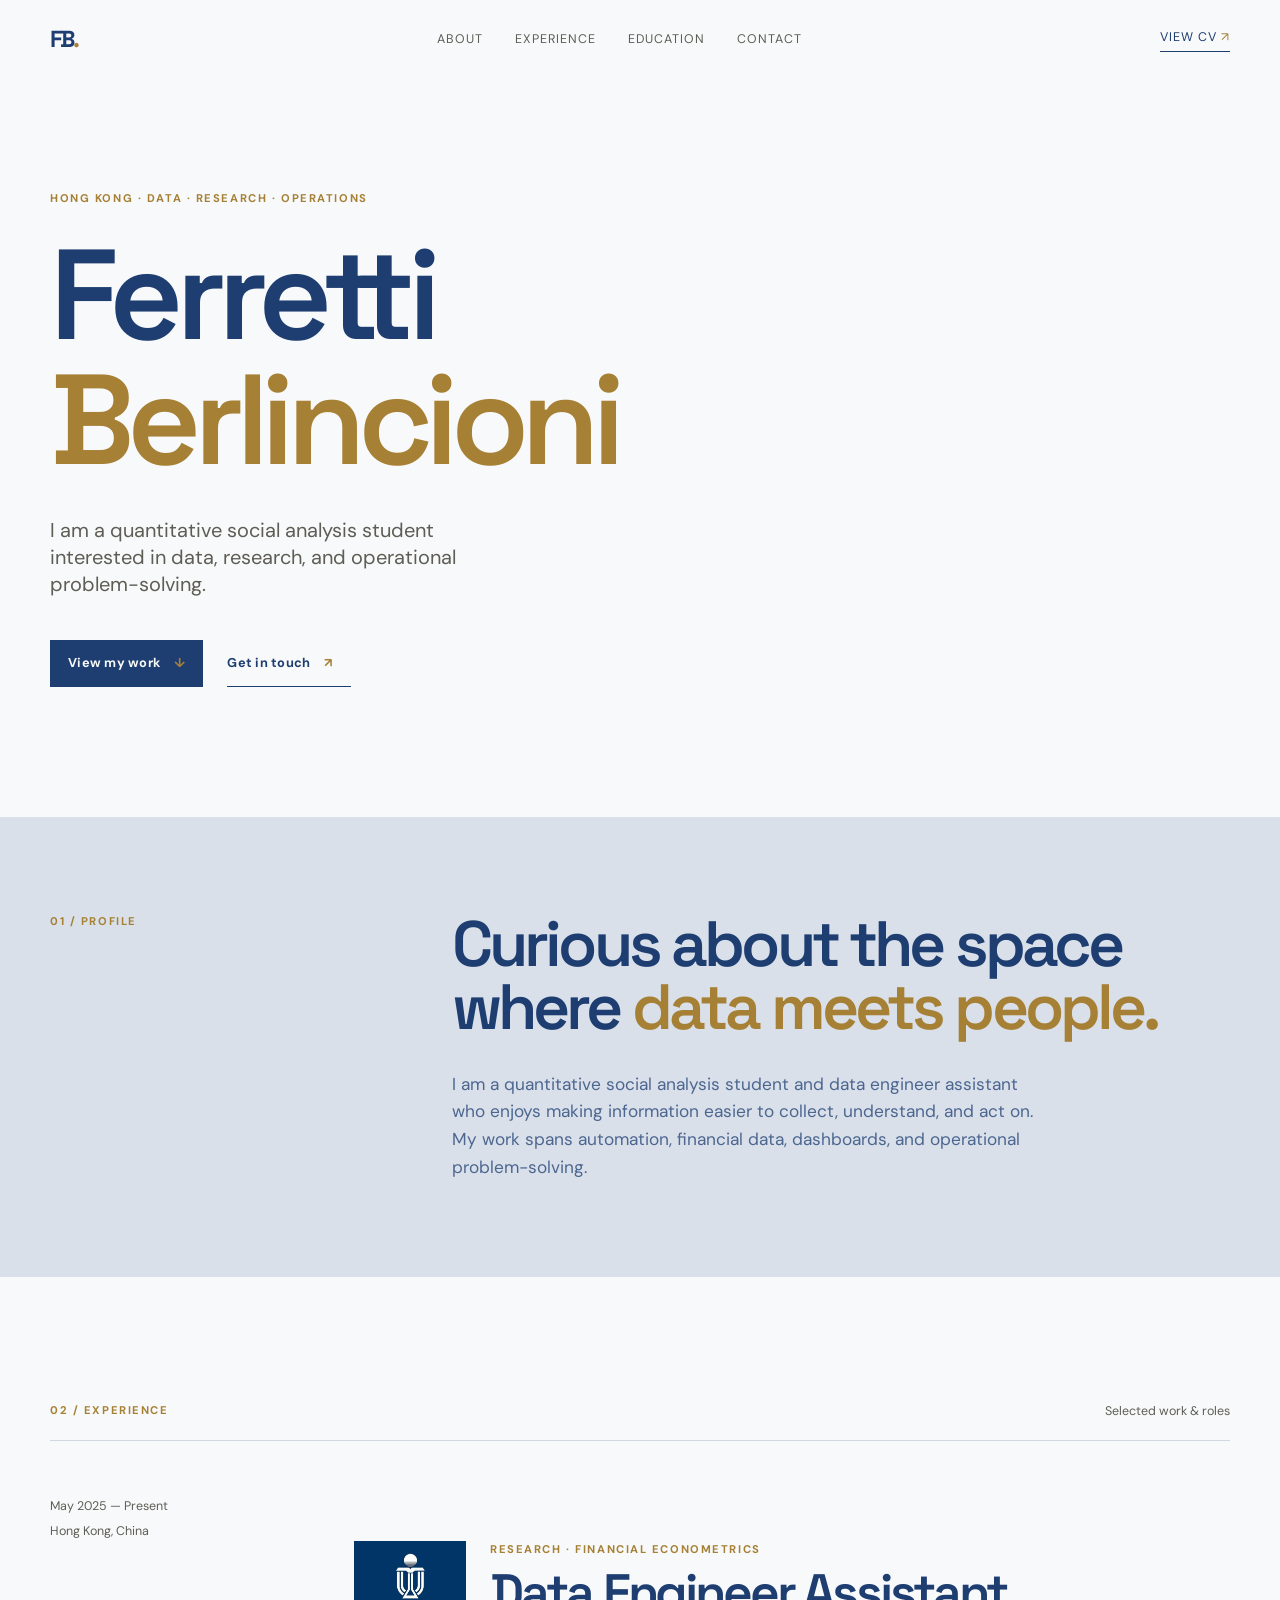
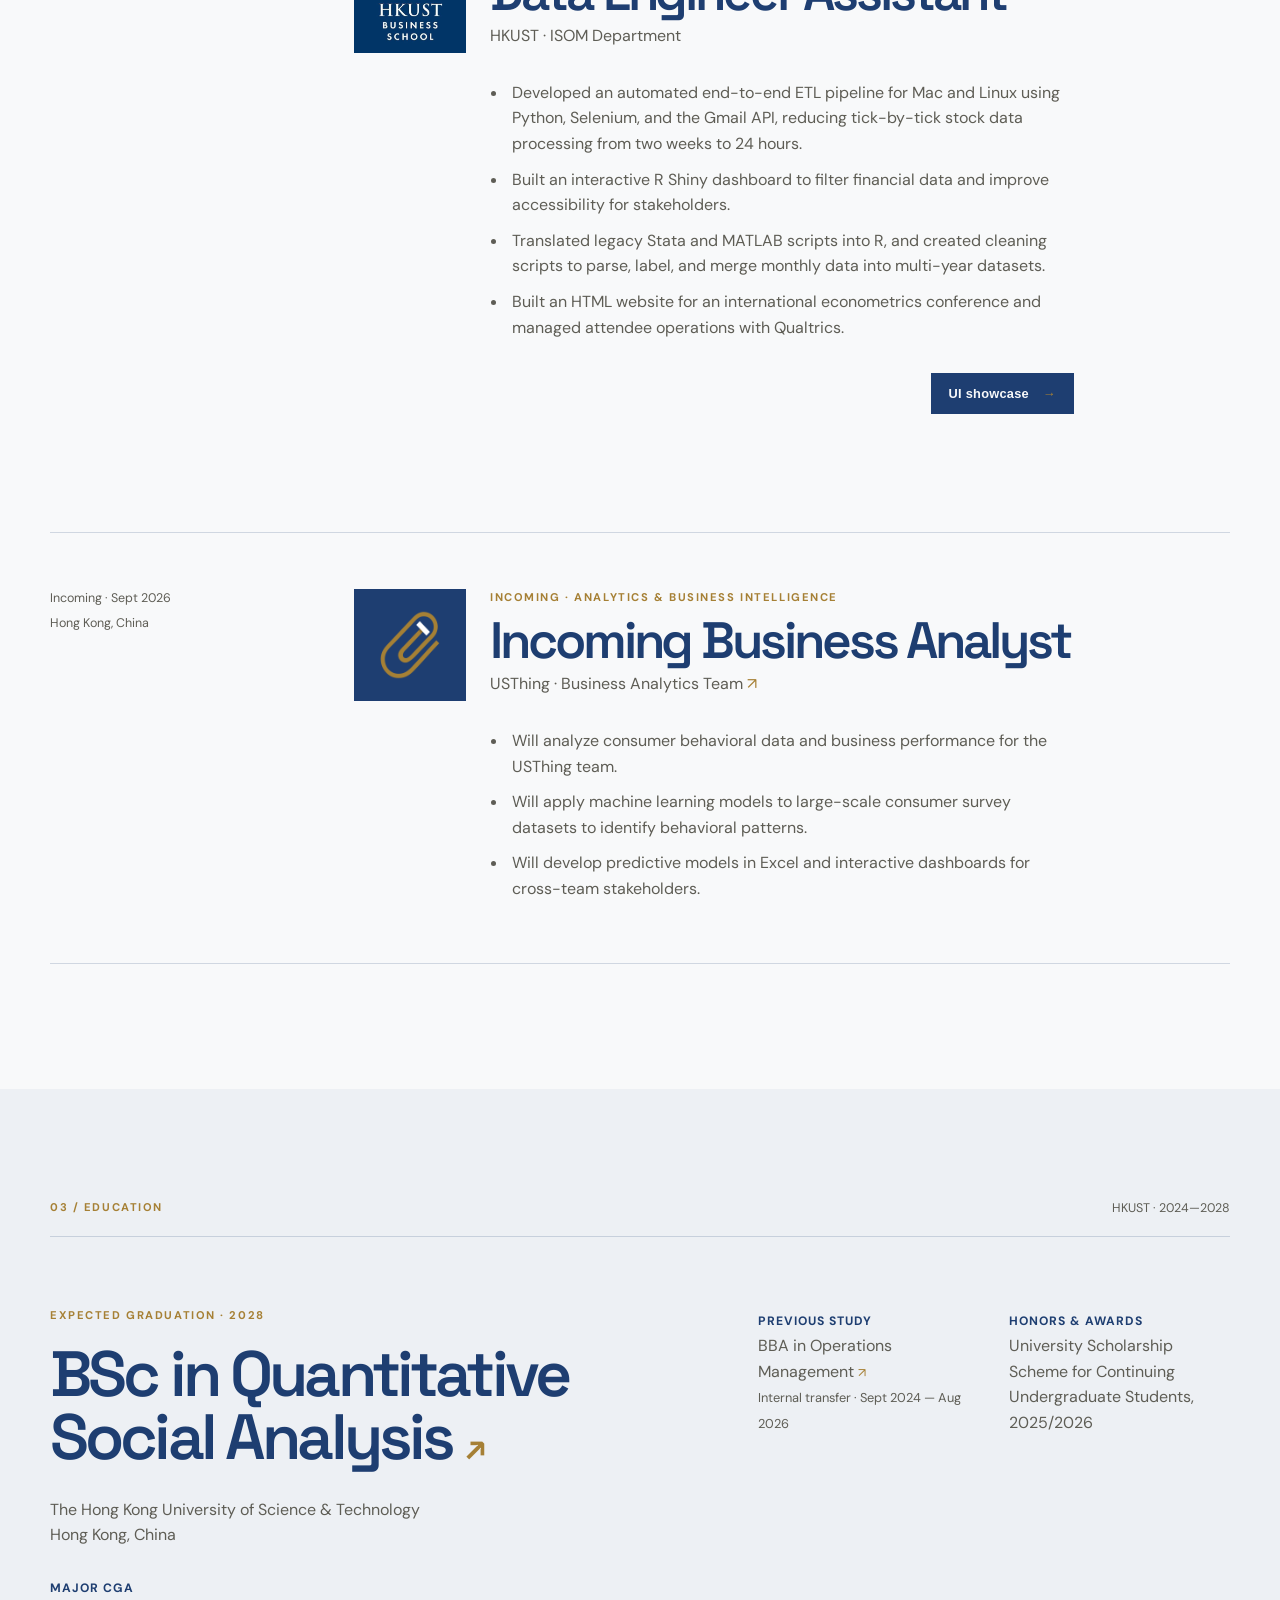
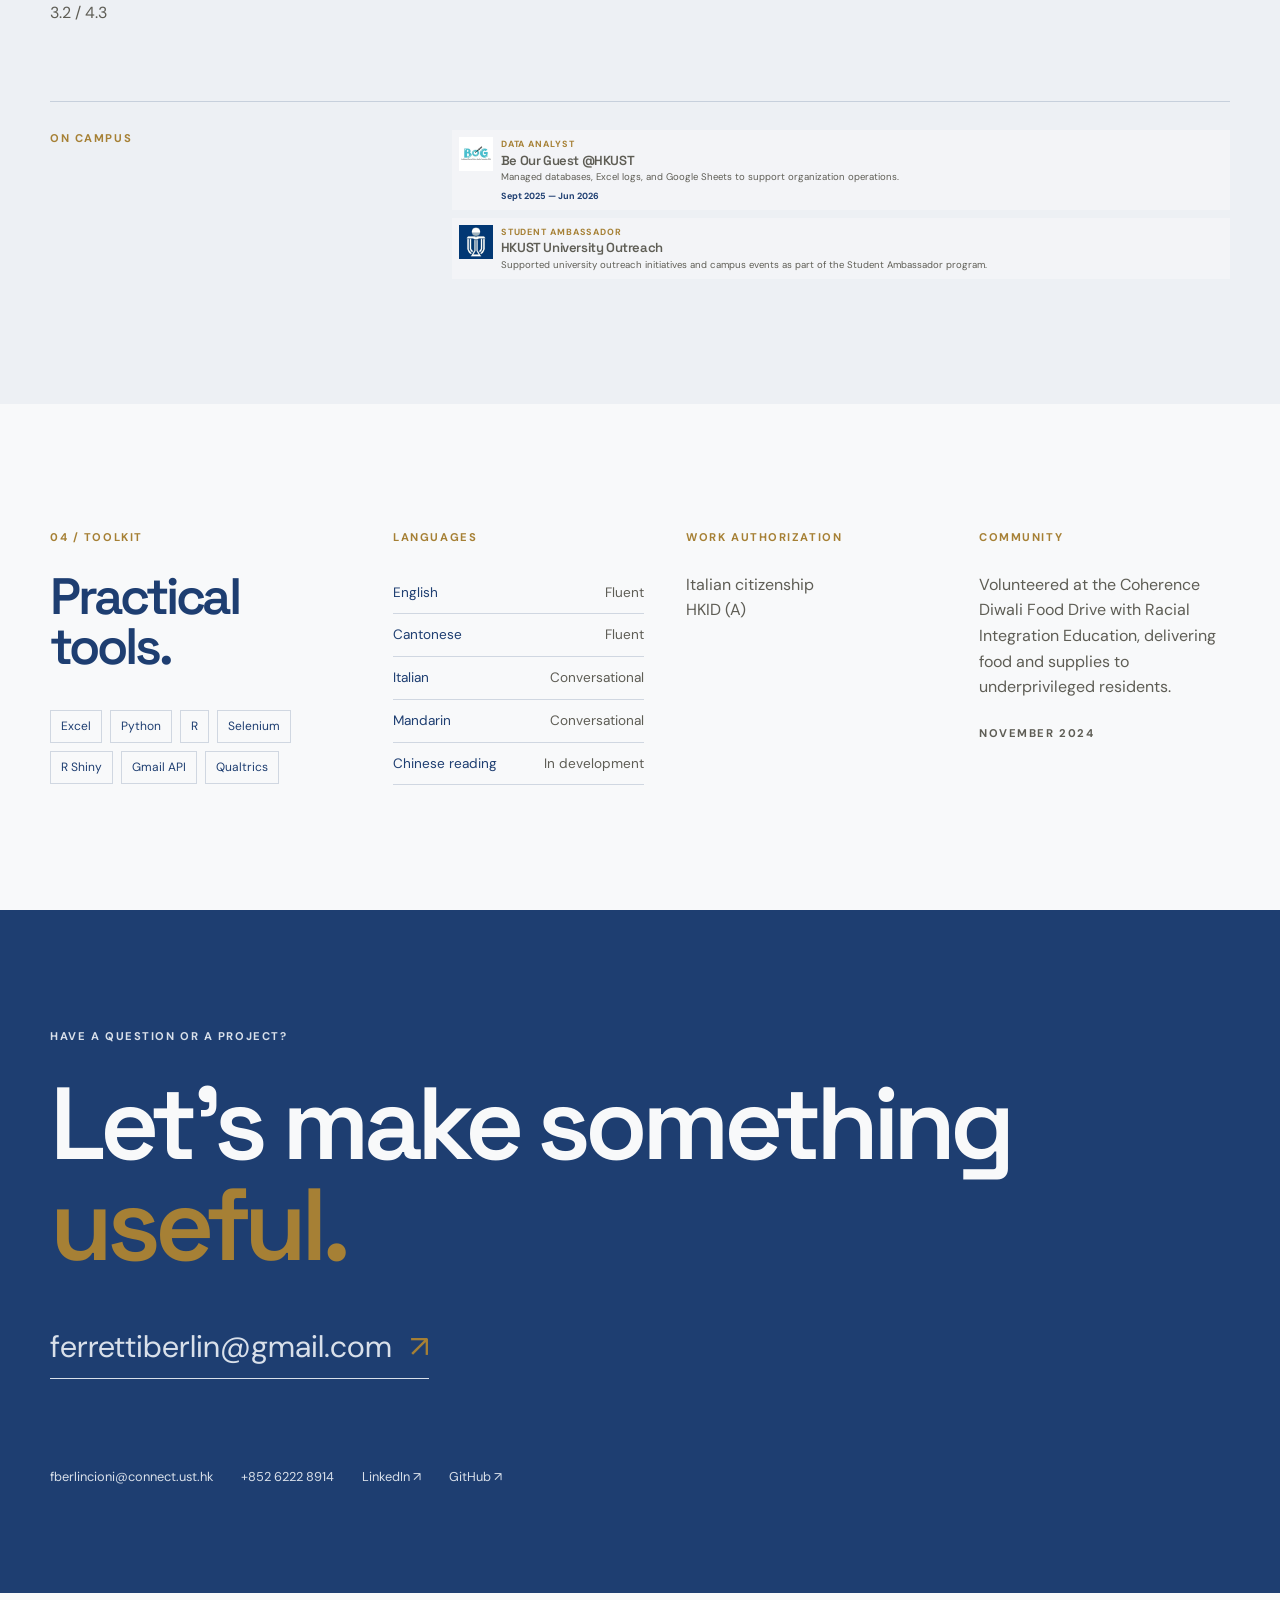
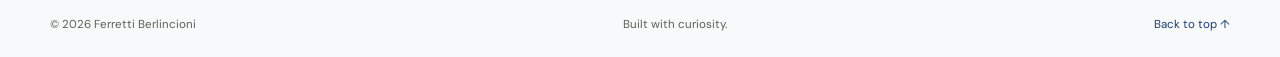
==== index.html @ 99b505b9 "Refine experience layout" ====
<!doctype html>
<html lang="en">
<head>
  <meta charset="UTF-8">
  <meta name="viewport" content="width=device-width, initial-scale=1.0">
  <meta name="description" content="Personal website of Ferretti Berlincioni, a quantitative social analysis student and data engineer assistant at HKUST.">
  <title>Ferretti Berlincioni | Data, Research & Operations</title>
  <link rel="preconnect" href="https://fonts.googleapis.com">
  <link rel="preconnect" href="https://fonts.gstatic.com" crossorigin>
  <link href="https://fonts.googleapis.com/css2?family=DM+Sans:wght@400;500;600;700&family=Space+Grotesk:wght@500;600;700&display=swap" rel="stylesheet">
  <link rel="stylesheet" href="styles.css">
</head>
<body>
  <header class="site-header">
    <a class="wordmark" href="#top" aria-label="Back to top">FB<span>.</span></a>
    <nav aria-label="Main navigation">
      <a href="#about">About</a>
      <a href="#experience">Experience</a>
      <a href="#education">Education</a>
      <a href="#contact">Contact</a>
    </nav>
    <a class="header-link" href="ferretti_berlincioni_CV.pdf" target="_blank" rel="noreferrer">View CV <span aria-hidden="true">↗</span></a>
  </header>

  <main id="top">
    <section class="hero section-shell" id="about">
      <div class="hero-copy">
        <p class="eyebrow">Hong Kong · Data · Research · Operations</p>
        <h1>Ferretti<br><em>Berlincioni</em></h1>
        <p class="hero-summary">I am a quantitative social analysis student interested in data, research, and operational problem-solving.</p>
        <div class="hero-actions">
          <a class="button button-primary" href="#experience">View my work <span aria-hidden="true">↓</span></a>
          <a class="button button-quiet" href="mailto:fberlincioni@connect.ust.hk">Get in touch <span aria-hidden="true">↗</span></a>
        </div>
      </div>
    </section>

    <section class="intro-band">
      <div class="section-shell intro-grid">
        <p class="section-label">01 / Profile</p>
        <div>
          <h2>Curious about the space where <span>data meets people.</span></h2>
          <p class="body-copy">I am a quantitative social analysis student and data engineer assistant who enjoys making information easier to collect, understand, and act on. My work spans automation, financial data, dashboards, and operational problem-solving.</p>
        </div>
      </div>
    </section>

    <section class="section-shell content-section" id="experience">
      <div class="section-heading">
        <p class="section-label">02 / Experience</p>
        <p class="section-context">Selected work &amp; roles</p>
      </div>
      <div class="experience-list">
        <article class="experience-item">
          <div class="experience-meta"><span>May 2025 — Present</span><span>Hong Kong, China</span></div>
          <div class="experience-content">
            <button class="button demo-open" id="open-demo" type="button" aria-expanded="false" aria-controls="demo-panel"><span class="demo-open-label">UI showcase</span><span aria-hidden="true">→</span></button>
            <div class="experience-track" id="experience-track">
              <div class="experience-detail">
                <div class="experience-detail-layout">
                  <div class="role-media"><img class="role-logo" src="sbm.jpeg" alt="HKUST Business School logo"></div>
                  <div>
                    <p class="role-type">Research · Financial Econometrics</p>
                    <h3>Data Engineer Assistant</h3>
                    <p class="company">HKUST · ISOM Department</p>
                    <ul>
                      <li>Developed an automated end-to-end ETL pipeline for Mac and Linux using Python, Selenium, and the Gmail API, reducing tick-by-tick stock data processing from two weeks to 24 hours.</li>
                      <li>Built an interactive R Shiny dashboard to filter financial data and improve accessibility for stakeholders.</li>
                      <li>Translated legacy Stata and MATLAB scripts into R, and created cleaning scripts to parse, label, and merge monthly data into multi-year datasets.</li>
                      <li>Built an HTML website for an international econometrics conference and managed attendee operations with Qualtrics.</li>
                    </ul>
                  </div>
                </div>
              </div>
              <div class="demo-slide">
                <div class="demo-panel" id="demo-panel" aria-hidden="true">
                  <img class="processing-demo-image" src="processing-demo.png" alt="Processing interface demo">
                  <div class="shiny-window">
                    <div class="shiny-topbar"><strong>Demo</strong><span>Sample interface</span></div>
                    <div class="shiny-app" id="shiny-app">
                      <section class="shiny-mode shiny-workspace" id="demo-preprocessing">
                        <button class="shiny-back" id="demo-mode-back" type="button">Back to Mode Select</button>
                        <div class="shiny-workspace-grid">
                          <aside class="shiny-sidebar">
                            <label>Username:<input type="text" id="demo-username" placeholder="demo_user"></label>
                            <div class="shiny-password-row"><label>Password:<input id="demo-password" type="password" value="sample-password"></label><button class="shiny-small" id="demo-toggle-password" type="button">Show/Hide</button></div>
                            <label>Enter Ticker:<input type="text" id="demo-ticker" value="SPY"></label>
                            <div class="shiny-two-buttons"><button class="shiny-small" id="demo-add-ticker" type="button">Add</button><button class="shiny-small" id="demo-remove-ticker" type="button">Remove</button></div>
                            <div class="shiny-list" id="demo-ticker-list">SPY</div>
                            <label>Enter Exchange code to EXclude:<input type="text" id="demo-exclude-exchange" placeholder="Optional"></label>
                            <div class="shiny-two-buttons"><button class="shiny-small" id="demo-add-exclude" type="button">Add</button><button class="shiny-small" id="demo-remove-exclude" type="button">Remove</button></div>
                            <div class="shiny-list" id="demo-exclude-list"></div>
                            <label>Enter Exchange code to INclude:<input type="text" id="demo-include-exchange" placeholder="Optional"></label>
                            <div class="shiny-two-buttons"><button class="shiny-small" id="demo-add-include" type="button">Add</button><button class="shiny-small" id="demo-remove-include" type="button">Remove</button></div>
                            <div class="shiny-list" id="demo-include-list"></div>
                            <label>Enter Year:<input type="number" id="demo-year" value="2023"></label>
                            <div class="shiny-two-buttons"><button class="shiny-small" id="demo-add-year" type="button">Add Year</button><button class="shiny-small" id="demo-remove-year" type="button">Remove</button></div>
                            <div class="shiny-list" id="demo-year-list">2023</div>
                            <div class="run-actions-row"><button class="shiny-action primary" id="run-demo" type="button">Run 1-Day Sample</button><button class="shiny-action success" id="run-full-demo" type="button">Run Full Program</button><button class="shiny-action danger" id="reset-demo" type="button">Clear Inputs</button></div>
                          </aside>
                          <main class="shiny-main"><h4>Status</h4><p id="pipeline-state">Ready to run.</p><div class="demo-progress" aria-hidden="true"><span id="pipeline-progress"></span></div><div id="demo-program-output"><h4>Program Output</h4><h5>Sample Preview (data.pt)</h5><div class="demo-table-wrap"><table class="demo-table"><thead><tr><th>timestamp</th><th>symbol</th><th>price</th><th>volume</th></tr></thead><tbody id="demo-output-rows" hidden><tr><td>09:30:01</td><td>SPY</td><td>682.14</td><td>12,480</td></tr><tr><td>09:30:02</td><td>SPY</td><td>682.18</td><td>8,221</td></tr><tr><td>09:30:03</td><td>SPY</td><td>682.12</td><td>9,104</td></tr></tbody></table></div></div></main>
                        </div>
                      </section>
                    </div>
                    <p class="demo-disclaimer">Front-end demonstration with sample data only. No credentials, email, or external services are connected.</p>
                  </div>
                </div>
              </div>
            </div>
          </div>
        </article>
        <article class="experience-item upcoming">
          <div class="experience-meta"><span>Incoming · Sept 2026</span><span>Hong Kong, China</span></div>
          <div class="experience-content">
            <div class="experience-detail-layout">
              <div class="role-media role-media-usthing"><a href="https://usthing.xyz" target="_blank" rel="noreferrer" aria-label="Visit USThing website"><img class="role-logo role-logo-usthing" src="USThing_Logo.361_dso2xipom.svg" alt="USThing logo"></a></div>
              <div>
                <p class="role-type">Incoming · Analytics &amp; Business Intelligence</p>
                <h3>Incoming Business Analyst</h3>
                <a class="company company-link" href="https://usthing.xyz" target="_blank" rel="noreferrer">USThing · Business Analytics Team <span aria-hidden="true">↗</span></a>
                <ul>
                  <li>Will analyze consumer behavioral data and business performance for the USThing team.</li>
                  <li>Will apply machine learning models to large-scale consumer survey datasets to identify behavioral patterns.</li>
                  <li>Will develop predictive models in Excel and interactive dashboards for cross-team stakeholders.</li>
                </ul>
              </div>
            </div>
          </div>
        </article>
      </div>
    </section>

    <section class="education-section" id="education">
      <div class="section-shell">
        <div class="section-heading">
          <p class="section-label">03 / Education</p>
          <p class="section-context">HKUST · 2024—2028</p>
        </div>
        <div class="education-grid">
          <div>
            <p class="degree-year">Expected graduation · 2028</p>
            <h2><a class="education-link" href="https://join.hkust.edu.hk/our-programs/school-of-humanities-and-social-science/quantitative-social-analysis" target="_blank" rel="noreferrer">BSc in Quantitative<br>Social Analysis <span aria-hidden="true">↗</span></a></h2>
            <p class="school">The Hong Kong University of Science &amp; Technology<br>Hong Kong, China</p>
            <p class="major-cga"><strong>Major CGA</strong><br>3.2 / 4.3</p>
          </div>
          <div class="education-details">
            <p><strong>Previous study</strong><br><a class="education-link" href="https://join.hkust.edu.hk/our-programs/school-of-business-and-management/operations-management" target="_blank" rel="noreferrer">BBA in Operations Management <span aria-hidden="true">↗</span></a><br><span>Internal transfer · Sept 2024 — Aug 2026</span></p>
            <p><strong class="honors-label">Honors &amp; awards</strong><br>University Scholarship Scheme for Continuing Undergraduate Students, 2025/2026</p>
          </div>
        </div>
        <div class="campus-work">
          <p class="section-label">On campus</p>
          <div class="campus-grid">
            <article class="campus-card">
              <img src="BOG.jpeg" alt="Be Our Guest at HKUST">
              <div>
                <p class="campus-role">Data Analyst</p>
                <h3>Be Our Guest @HKUST</h3>
                <p>Managed databases, Excel logs, and Google Sheets to support organization operations.</p>
                <p class="campus-date">Sept 2025 — Jun 2026</p>
              </div>
            </article>
            <article class="campus-card">
              <img src="SA.jpeg" alt="HKUST Student Ambassador program">
              <div>
                <p class="campus-role">Student Ambassador</p>
                <h3>HKUST University Outreach</h3>
                <p>Supported university outreach initiatives and campus events as part of the Student Ambassador program.</p>
              </div>
            </article>
          </div>
        </div>
      </div>
    </section>

    <section class="section-shell details-section">
      <div class="detail-column">
        <p class="section-label">04 / Toolkit</p>
        <h2>Practical tools.</h2>
        <div class="skill-tags"><span>Excel</span><span>Python</span><span>R</span><span>Selenium</span><span>R Shiny</span><span>Gmail API</span><span>Qualtrics</span></div>
      </div>
      <div class="detail-column">
        <p class="section-label">Languages</p>
        <ul class="language-list">
          <li><span>English</span><span>Fluent</span></li>
          <li><span>Cantonese</span><span>Fluent</span></li>
          <li><span>Italian</span><span>Conversational</span></li>
          <li><span>Mandarin</span><span>Conversational</span></li>
          <li><span>Chinese reading</span><span>In development</span></li>
        </ul>
      </div>
      <div class="detail-column authorization">
        <p class="section-label">Work authorization</p>
        <p>Italian citizenship<br>HKID (A)</p>
      </div>
      <div class="detail-column volunteering">
        <p class="section-label">Community</p>
        <p>Volunteered at the Coherence Diwali Food Drive with Racial Integration Education, delivering food and supplies to underprivileged residents.</p>
        <p class="date-note">November 2024</p>
      </div>
    </section>

    <section class="contact-section" id="contact">
      <div class="section-shell contact-inner">
        <p class="eyebrow">Have a question or a project?</p>
        <h2>Let’s make something<br><em>useful.</em></h2>
        <a class="contact-email" href="mailto:ferrettiberlin@gmail.com">ferrettiberlin@gmail.com <span aria-hidden="true">↗</span></a>
        <div class="contact-links">
          <a href="mailto:fberlincioni@connect.ust.hk">fberlincioni@connect.ust.hk</a>
          <a href="tel:+85262228914">+852 6222 8914</a>
          <a href="https://www.linkedin.com/in/ferretti-berlincioni/" target="_blank" rel="noreferrer">LinkedIn <span aria-hidden="true">↗</span></a>
          <a href="https://github.com/ferrettiberlin-ops" target="_blank" rel="noreferrer">GitHub <span aria-hidden="true">↗</span></a>
        </div>
      </div>
    </section>
  </main>

  <footer class="site-footer section-shell">
    <span>© 2026 Ferretti Berlincioni</span>
    <span>Built with curiosity.</span>
    <a href="#top">Back to top ↑</a>
  </footer>
  <script src="script.js"></script>
</body>
</html>
---- styles.css ----
:root {
  --ink: #1e3e71;
  --muted: #5e5d55;
  --paper: #f8f9fa;
  --cream: #edf0f4;
  --mist: #d9e0ea;
  --blue: #a68035;
  --line: rgba(30, 62, 113, 0.18);
  --max-width: 1180px;
}

* { box-sizing: border-box; }
html { scroll-behavior: smooth; }
body {
  margin: 0;
  color: var(--ink);
  background: var(--paper);
  font-family: "DM Sans", sans-serif;
  line-height: 1.6;
}
a { color: inherit; text-decoration: none; }
.section-shell { width: min(calc(100% - 96px), var(--max-width)); margin: 0 auto; }
.site-header {
  width: min(calc(100% - 96px), var(--max-width));
  margin: 0 auto;
  padding: 28px 0;
  display: flex;
  align-items: center;
  justify-content: space-between;
  font-size: 0.78rem;
  letter-spacing: 0.08em;
  text-transform: uppercase;
}
.wordmark { font: 700 1.45rem/1 "Space Grotesk", sans-serif; letter-spacing: -0.08em; }
.wordmark span { color: var(--blue); }
nav { display: flex; gap: 32px; color: var(--muted); }
nav a, .header-link, .contact-links a { transition: color 180ms ease; }
nav a:hover, .header-link:hover, .contact-links a:hover { color: var(--blue); }
.header-link { color: var(--ink); border-bottom: 1px solid var(--ink); padding-bottom: 3px; }
.hero { min-height: 680px; display: grid; grid-template-columns: 1fr; align-items: center; padding: 110px 0 130px; }
.eyebrow, .section-label, .role-type, .degree-year, .date-note { margin: 0; color: var(--blue); font-size: 0.7rem; font-weight: 700; letter-spacing: 0.14em; text-transform: uppercase; }
h1, h2, h3 { font-family: "Space Grotesk", sans-serif; font-weight: 600; letter-spacing: -0.06em; line-height: 0.98; margin: 0; }
h1 { font-size: clamp(4.5rem, 10vw, 9rem); margin: 24px 0 34px; }
h1 em, .contact-section h2 em { color: var(--blue); font-style: normal; }
.hero-summary { max-width: 430px; font-size: 1.25rem; line-height: 1.35; color: var(--muted); }
.hero-actions { display: flex; flex-wrap: wrap; gap: 24px; margin-top: 42px; align-items: center; }
.button { display: inline-flex; align-items: center; gap: 14px; padding: 13px 18px; font-size: 0.8rem; font-weight: 700; letter-spacing: 0.02em; }
.button-primary { color: var(--paper); background: var(--ink); }
.button-primary:hover { background: var(--blue); }
.button-quiet { border-bottom: 1px solid var(--ink); padding-left: 0; }
.button span[aria-hidden="true"], .header-link span[aria-hidden="true"], .contact-email span[aria-hidden="true"], .company-link span, .education-link span { color: var(--blue); }
.hero-aside { align-self: end; padding-bottom: 20px; color: var(--muted); }
.status-mark { display: flex; align-items: center; gap: 9px; color: var(--ink); font-size: 0.74rem; font-weight: 700; text-transform: uppercase; letter-spacing: 0.1em; }
.status-mark span { display: block; width: 8px; height: 8px; background: var(--blue); border-radius: 50%; }
.hero-aside p { margin: 20px 0; line-height: 1.45; }
.hero-rule { height: 1px; background: var(--line); margin: 42px 0 24px; }
.small-note { font-size: 0.82rem; }
.small-note strong { color: var(--ink); font: 600 2rem/1 "Space Grotesk", sans-serif; }
.intro-band { background: var(--mist); padding: 96px 0; }
.intro-grid { display: grid; grid-template-columns: 1fr 2.2fr; gap: 48px; }
.intro-grid h2 { max-width: 780px; font-size: clamp(2.25rem, 5vw, 4.5rem); }
.intro-grid h2 span { color: var(--blue); }
.body-copy { max-width: 585px; margin: 32px 0 0; color: rgba(30, 62, 113, 0.75); font-size: 1.08rem; }
.content-section { padding: 125px 0; }
.section-heading { display: flex; justify-content: space-between; border-bottom: 1px solid var(--line); padding-bottom: 18px; }
.section-context { margin: 0; color: var(--muted); font-size: 0.78rem; }
.experience-item { display: grid; grid-template-columns: clamp(180px, 20vw, 260px) minmax(0, 720px); gap: 48px; padding: 56px 0; border-bottom: 1px solid var(--line); }
.experience-meta { display: flex; flex-direction: column; gap: 5px; color: var(--muted); font-size: 0.78rem; }
.experience-content { position: relative; max-width: 720px; overflow: hidden; }
.experience-track { display: flex; width: 200%; transition: transform 620ms cubic-bezier(0.22, 1, 0.36, 1); }
.experience-track.is-demo { transform: translateX(-50%); }
.experience-detail, .demo-slide { flex: 0 0 50%; min-width: 0; padding-top: 44px; transition: opacity 420ms ease, transform 620ms cubic-bezier(0.22, 1, 0.36, 1); }
.experience-detail { opacity: 1; transform: translateX(0); }
.demo-slide { padding-left: 24px; opacity: 0; transform: translateX(42px); }
.experience-track.is-demo .experience-detail { opacity: 0; transform: translateX(-42px); }
.experience-track.is-demo .demo-slide { opacity: 1; transform: translateX(0); }
.experience-content h3 { font-size: clamp(2rem, 4vw, 3.5rem); margin: 9px 0 5px; }
.experience-detail-layout { display: grid; grid-template-columns: 112px minmax(0, 1fr); align-items: start; gap: 24px; }
.experience-detail-layout .role-media { margin: 0; }
.experience-detail-layout .role-logo { width: 112px; height: 112px; }
.company { margin: 0 0 26px; color: var(--muted); }
.company-link { display: inline-block; }
.company-link span { color: var(--blue); }
.role-media { margin: 8px 0 28px; }
.role-logo { display: block; width: 56px; height: 56px; object-fit: cover; }
.role-media a { display: inline-block; }
.experience-content ul { margin: 0; padding-left: 18px; color: var(--muted); }
.experience-content li { padding: 5px 0 5px 4px; }
.upcoming .role-type { color: var(--blue); }
.demo-open { position: absolute; top: var(--demo-button-top, 0px); right: 0; z-index: 2; display: flex; margin: 0; border: 0; cursor: pointer; color: var(--paper); background: var(--ink); transition: right 620ms cubic-bezier(0.22, 1, 0.36, 1), left 620ms cubic-bezier(0.22, 1, 0.36, 1), background 180ms ease; }
.experience-content.is-demo .demo-open { right: auto; left: 24px; }
.demo-open-label { transition: opacity 180ms ease; }
.demo-open:hover, .demo-run:hover { background: var(--blue); }
.demo-panel { padding: 30px; color: var(--ink); background: var(--paper); }
.processing-demo-image { display: block; width: calc(100% - 32px); height: auto; margin: -20px 0 0 32px; border: 1px solid #ddd; }
.demo-panel > .shiny-window { display: none; }
.demo-slide-header { display: flex; align-items: center; justify-content: space-between; gap: 20px; margin-bottom: 26px; }
.demo-back { border: 0; border-bottom: 1px solid var(--line); padding: 0 0 3px; color: var(--muted); background: transparent; cursor: pointer; font: inherit; font-size: 0.72rem; }
.demo-back:hover { color: var(--blue); }
.demo-toolbar { display: flex; justify-content: space-between; align-items: start; gap: 24px; }
.console-label { margin: 0; color: var(--muted); font-size: 0.66rem; font-weight: 700; letter-spacing: 0.13em; text-transform: uppercase; }
.demo-toolbar #pipeline-state { display: block; margin-top: 6px; font-size: 0.88rem; }
.shiny-window { overflow: hidden; border: 1px solid #ddd; border-radius: 4px; background: #fff; color: #333; font-family: "Helvetica Neue", Helvetica, Arial, sans-serif; font-size: 14px; }
.shiny-topbar { display: none; }
.shiny-topbar strong { display: block; font-size: 24px; font-weight: 500; line-height: 1.1; }
.shiny-topbar span { display: none; }
.shiny-app { background: #fff; }
.shiny-mode { padding: 28px; color: var(--ink); }
.shiny-mode[hidden] { display: none; }
.shiny-mode h4 { margin: 0 0 14px; color: #333; font: 500 24px/1.1 "Helvetica Neue", Helvetica, Arial, sans-serif; }
.shiny-mode h5 { margin: 20px 0 8px; font-size: 0.78rem; }
.shiny-mode > p { margin: 8px 0; color: var(--muted); font-size: 0.78rem; }
.mode-actions-row { display: flex; gap: 16px; margin-top: 16px; }
.mode-actions-row .shiny-action { flex: 1; min-height: 52px; font-size: 18px; }
.shiny-action { min-height: 34px; border: 1px solid transparent; border-radius: 4px; padding: 8px 12px; color: #fff; cursor: pointer; font: inherit; font-size: 0.68rem; line-height: 1.42857143; }
.shiny-action.primary { background: #337ab7; }
.shiny-action.success { background: #5cb85c; }
.shiny-action.danger { background: #d9534f; }
.shiny-action:hover { filter: brightness(0.92); }
.shiny-workspace { padding: 14px; }
.shiny-back { margin-bottom: 16px; border: 1px solid #ccc; padding: 7px 10px; color: #333; background: #fff; cursor: pointer; font: inherit; font-size: 0.68rem; }
.shiny-back:hover { background: #f4f4f4; }
.shiny-workspace-grid { display: grid; grid-template-columns: 190px 1fr; gap: 30px; }
.shiny-workspace .shiny-sidebar { padding: 15px 12px; border: 1px solid #e3e3e3; border-radius: 4px; background: #f5f5f5; }
.shiny-sidebar label { display: block; margin: 10px 0; color: #333; font-size: 0.85rem; font-weight: 600; }
.shiny-sidebar input { display: block; width: 100%; margin-top: 5px; border: 1px solid #ccc; border-radius: 4px; padding: 8px 10px; color: #333; background: #fff; font: inherit; font-size: 0.82rem; }
.shiny-password-row { display: grid; grid-template-columns: 1fr auto; align-items: end; gap: 6px; }
.shiny-password-row label { min-width: 0; }
.shiny-small { border: 1px solid #ccc; border-radius: 4px; padding: 8px 12px; color: #333; background: #fff; cursor: pointer; font: inherit; font-size: 0.8rem; }
.shiny-two-buttons { display: flex; gap: 6px; }
.shiny-list { min-height: 18px; margin: -3px 0 8px; padding: 3px 5px; color: #555; background: #fff; font-size: 0.62rem; }
.shiny-inline-inputs { display: grid; grid-template-columns: 1fr 1fr; gap: 6px; }
.shiny-workspace .run-actions-row { display: flex; flex-wrap: wrap; gap: 6px; margin-top: 16px; }
.shiny-workspace .run-actions-row .shiny-action { flex: 1 1 100%; }
.shiny-main { min-width: 0; padding: 18px; }
.shiny-main h4 { margin: 0 0 10px; color: #333; font-size: 2rem; font-weight: 500; }
.shiny-main p { color: var(--muted); font-size: 0.72rem; }
.shiny-muted { color: #777; font-size: 0.68rem; }
.shiny-body { display: grid; grid-template-columns: 145px 1fr; min-width: 0; }
.shiny-sidebar { padding: 16px 12px; background: var(--cream); }
.shiny-sidebar .console-label { margin-bottom: 15px; }
.shiny-sidebar label { display: block; margin: 13px 0; color: var(--muted); font-size: 0.62rem; }
.shiny-sidebar select { display: block; width: 100%; margin-top: 5px; border: 1px solid var(--line); padding: 5px; color: var(--ink); background: var(--paper); font: inherit; font-size: 0.65rem; }
.shiny-sidebar .demo-run { width: 100%; margin-top: 14px; padding: 8px 7px; font-size: 0.65rem; }
.shiny-sidebar .demo-reset { display: block; margin: 14px auto 0; }
.shiny-content { min-width: 0; padding: 18px; }
.shiny-badge { padding: 4px 7px; color: var(--blue); background: rgba(166, 128, 53, 0.12); font-size: 0.62rem; font-weight: 700; }
.demo-reset { border: 0; border-bottom: 1px solid var(--line); padding: 0 0 3px; color: var(--muted); background: transparent; cursor: pointer; font: inherit; font-size: 0.72rem; }
.demo-reset:hover { color: var(--blue); }
.demo-progress { height: 5px; margin: 25px 0 30px; background: var(--cream); }
.demo-progress span { display: block; width: 0; height: 100%; background: var(--blue); transition: width 500ms ease; }
.demo-stats { display: grid; grid-template-columns: repeat(3, 1fr); gap: 16px; margin-bottom: 28px; }
.demo-stats div { border-left: 1px solid var(--line); padding-left: 12px; }
.demo-stats strong, .demo-stats span { display: block; }
.demo-stats strong { font: 600 1.5rem/1 "Space Grotesk", sans-serif; }
.demo-stats span { margin-top: 6px; color: var(--muted); font-size: 0.68rem; }
.demo-table-wrap { overflow-x: auto; }
.demo-table { width: 100%; border-collapse: collapse; font-size: 0.76rem; white-space: nowrap; }
.demo-table th { color: var(--muted); font-size: 0.65rem; font-weight: 700; letter-spacing: 0.09em; text-align: left; text-transform: uppercase; }
.demo-table th, .demo-table td { border-bottom: 1px solid var(--line); padding: 12px 12px 12px 0; }
.table-status { color: var(--blue); font-weight: 700; }
.demo-run { margin-top: 28px; border: 0; cursor: pointer; color: var(--paper); background: var(--ink); }
.demo-run:disabled { cursor: wait; opacity: 0.7; }
.demo-disclaimer { margin: 18px 0 0; color: var(--muted); font-size: 0.68rem; }
.education-section { background: var(--cream); padding: 110px 0 125px; }
.education-grid { display: grid; grid-template-columns: 1.2fr 1fr; gap: 12%; padding: 70px 0 76px; }
.education-grid h2 { font-size: clamp(2.4rem, 5vw, 4.8rem); margin: 18px 0 28px; }
.education-link { transition: color 180ms ease; }
.education-link:hover { color: var(--blue); }
.education-link span { font-size: 0.55em; letter-spacing: 0; white-space: nowrap; }
.school, .education-details, .campus-work { color: var(--muted); }
.major-cga { margin: 26px 0 0; color: var(--muted); }
.major-cga strong { color: var(--ink); font-size: 0.76rem; letter-spacing: 0.08em; text-transform: uppercase; }
.education-details { display: grid; grid-template-columns: 1fr 1fr; gap: 30px; align-content: start; }
.education-details p { margin: 0; }
.education-details strong { color: var(--ink); font-size: 0.76rem; letter-spacing: 0.08em; text-transform: uppercase; }
.education-details .honors-label { color: var(--ink); }
.education-details span { font-size: 0.8rem; }
.campus-work { display: grid; grid-template-columns: 1fr 2.2fr; gap: 48px; border-top: 1px solid var(--line); padding-top: 28px; }
.campus-grid { display: grid; grid-template-columns: 1fr; gap: 8px; }
.campus-card { display: grid; grid-template-columns: 34px 1fr; gap: 8px; min-height: 0; padding: 7px; background: rgba(248, 249, 250, 0.58); }
.campus-card img { width: 34px; height: 34px; object-fit: cover; }
.campus-role { margin: 0 0 3px; color: var(--blue); font-size: 0.56rem; font-weight: 700; letter-spacing: 0.1em; text-transform: uppercase; }
.campus-card h3 { font-size: 0.82rem; letter-spacing: -0.03em; }
.campus-card p:not(.campus-role):not(.campus-date) { margin: 4px 0 0; font-size: 0.6rem; line-height: 1.3; }
.campus-date { margin: 5px 0 0; color: var(--ink); font-size: 0.56rem; font-weight: 700; }
.details-section { display: grid; grid-template-columns: 1.2fr 1fr 1fr 1fr; gap: 42px; padding: 125px 0; }
.details-section h2 { font-size: clamp(2.1rem, 4vw, 3.7rem); margin: 25px 0 38px; }
.skill-tags { display: flex; flex-wrap: wrap; gap: 8px; }
.skill-tags span { border: 1px solid var(--line); padding: 6px 10px; font-size: 0.75rem; }
.language-list { list-style: none; padding: 0; margin: 25px 0 0; }
.language-list li { display: flex; justify-content: space-between; gap: 24px; border-bottom: 1px solid var(--line); padding: 10px 0; font-size: 0.85rem; }
.language-list li span:last-child { color: var(--muted); text-align: right; }
.volunteering > p:not(.section-label) { margin-top: 25px; color: var(--muted); }
.authorization > p:not(.section-label) { margin-top: 25px; color: var(--muted); }
.date-note { margin-top: 24px; }
.contact-section { background: var(--ink); color: var(--paper); padding: 118px 0 105px; }
.contact-section .eyebrow { color: var(--mist); }
.contact-section h2 { font-size: clamp(3.5rem, 8vw, 7.5rem); margin: 28px 0 48px; }
.contact-email { display: inline-flex; gap: 18px; color: var(--mist); font-size: clamp(1.2rem, 2.4vw, 2rem); border-bottom: 1px solid var(--mist); padding-bottom: 6px; }
.contact-email:hover { color: var(--blue); border-color: var(--blue); }
.contact-links { display: flex; flex-wrap: wrap; gap: 28px; margin-top: 88px; color: var(--mist); font-size: 0.8rem; }
.site-footer { display: flex; justify-content: space-between; gap: 24px; padding: 23px 0; color: var(--muted); font-size: 0.72rem; }
.site-footer a { color: var(--ink); }
.site-footer a:hover { color: var(--blue); }
@media (max-width: 760px) {
  .section-shell, .site-header { width: min(calc(100% - 40px), var(--max-width)); }
  .site-header { padding: 20px 0; }
  nav { display: none; }
  .header-link { font-size: 0.68rem; }
  .hero { min-height: auto; grid-template-columns: 1fr; gap: 52px; padding: 85px 0 95px; }
  h1 { font-size: clamp(4.3rem, 20vw, 7rem); }
  .hero-summary { font-size: 1.1rem; }
  .hero-aside { max-width: 260px; }
  .intro-band, .education-section { padding: 72px 0; }
  .intro-grid, .experience-item, .campus-work, .details-section, .education-grid { grid-template-columns: 1fr; gap: 26px; }
  .campus-grid { grid-template-columns: 1fr; }
  .demo-slide { padding-left: 12px; }
  .demo-panel { padding: 22px 18px; }
  .shiny-body { grid-template-columns: 1fr; }
  .shiny-sidebar { display: grid; grid-template-columns: repeat(3, 1fr); gap: 8px; align-items: end; }
  .shiny-sidebar .console-label { grid-column: 1 / -1; margin: 0; }
  .shiny-sidebar label { margin: 0; }
  .shiny-sidebar .demo-run { margin: 0; }
  .shiny-sidebar .demo-reset { margin: 0 0 7px; }
  .demo-stats { gap: 10px; }
  .demo-stats strong { font-size: 1.2rem; }
  .shiny-mode { padding: 20px 16px; }
  .mode-actions-row { flex-direction: column; }
  .shiny-workspace-grid { grid-template-columns: 1fr; }
  .shiny-workspace .shiny-sidebar { border-right: 0; border-bottom: 1px solid #ddd; }
  .content-section, .details-section { padding: 78px 0; }
  .section-heading { gap: 20px; }
  .experience-item { padding: 40px 0; }
  .experience-content h3 { font-size: 2.45rem; }
  .education-grid { padding: 48px 0 55px; }
  .education-details { gap: 24px; }
  .contact-section { padding: 80px 0 70px; }
  .contact-section h2 { font-size: clamp(3.5rem, 17vw, 6rem); }
  .contact-links { margin-top: 60px; flex-direction: column; gap: 12px; }
  .site-footer { flex-direction: column; gap: 7px; }
}
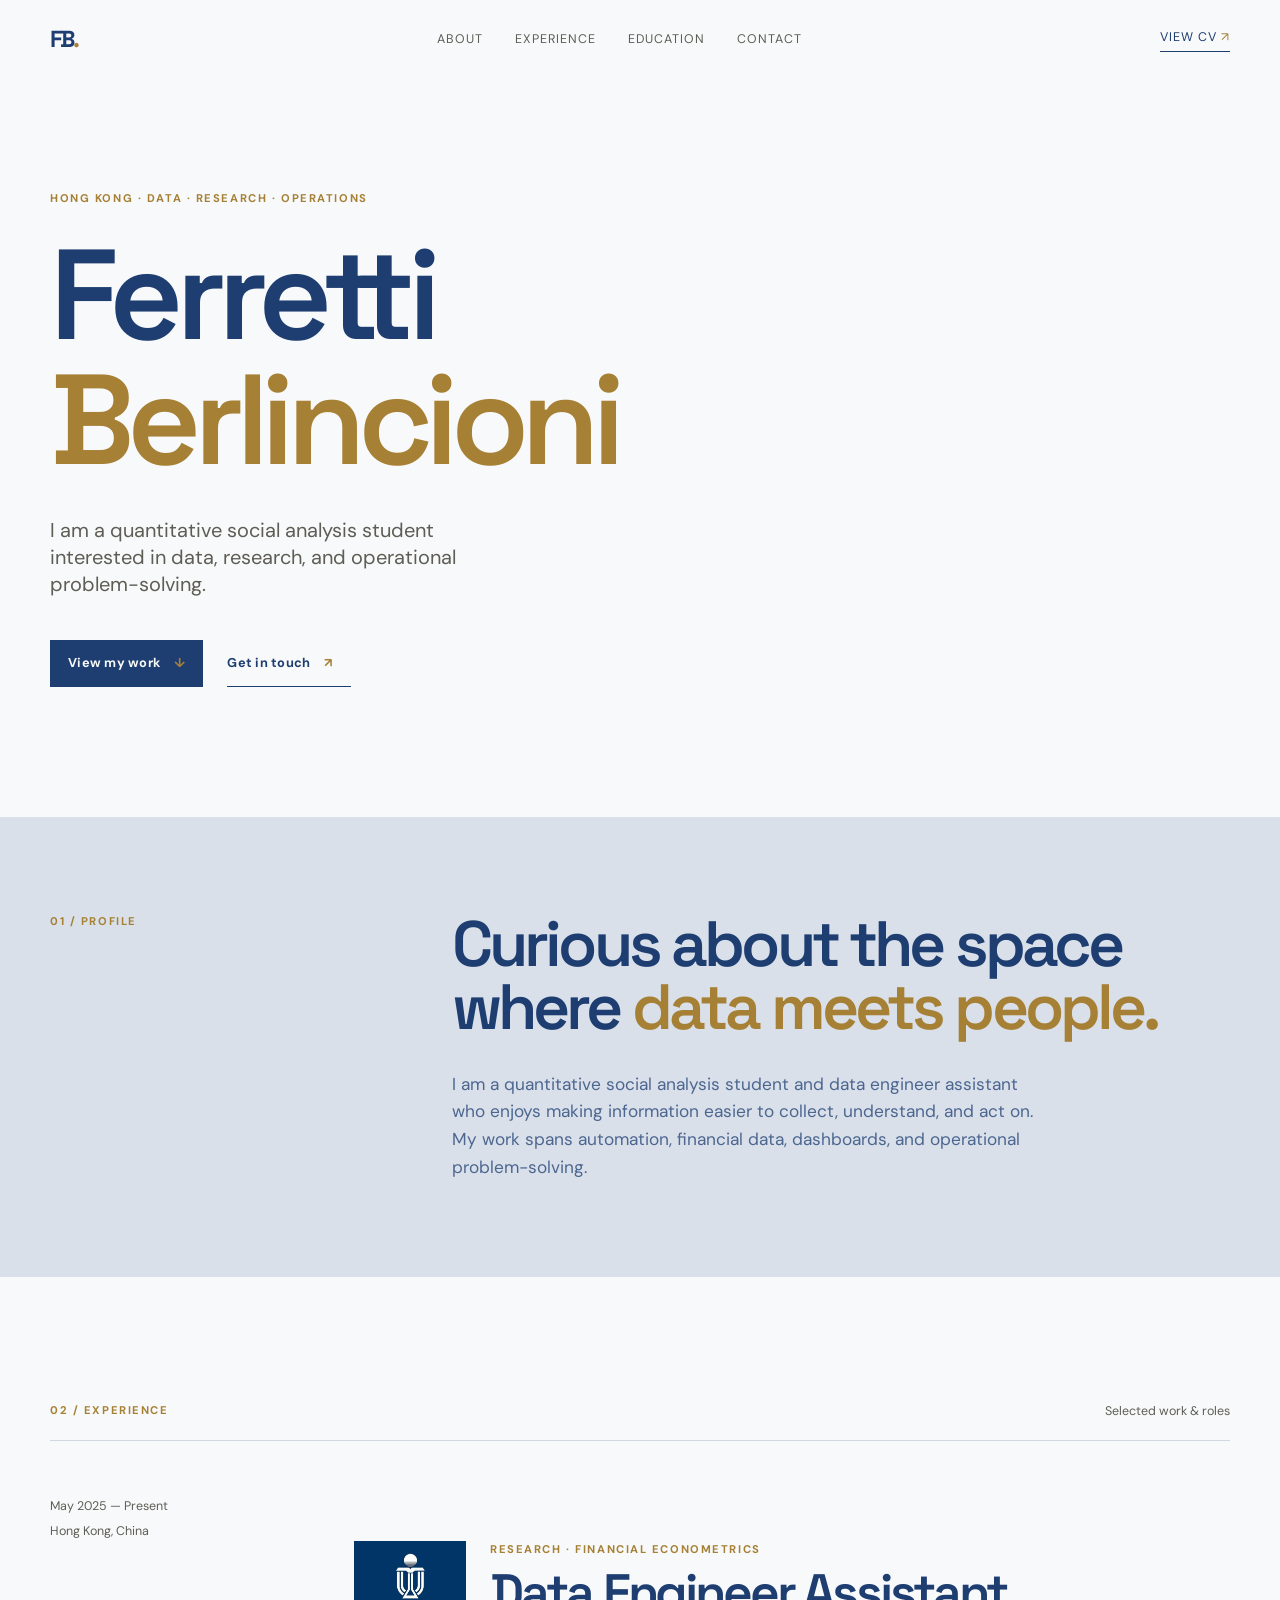
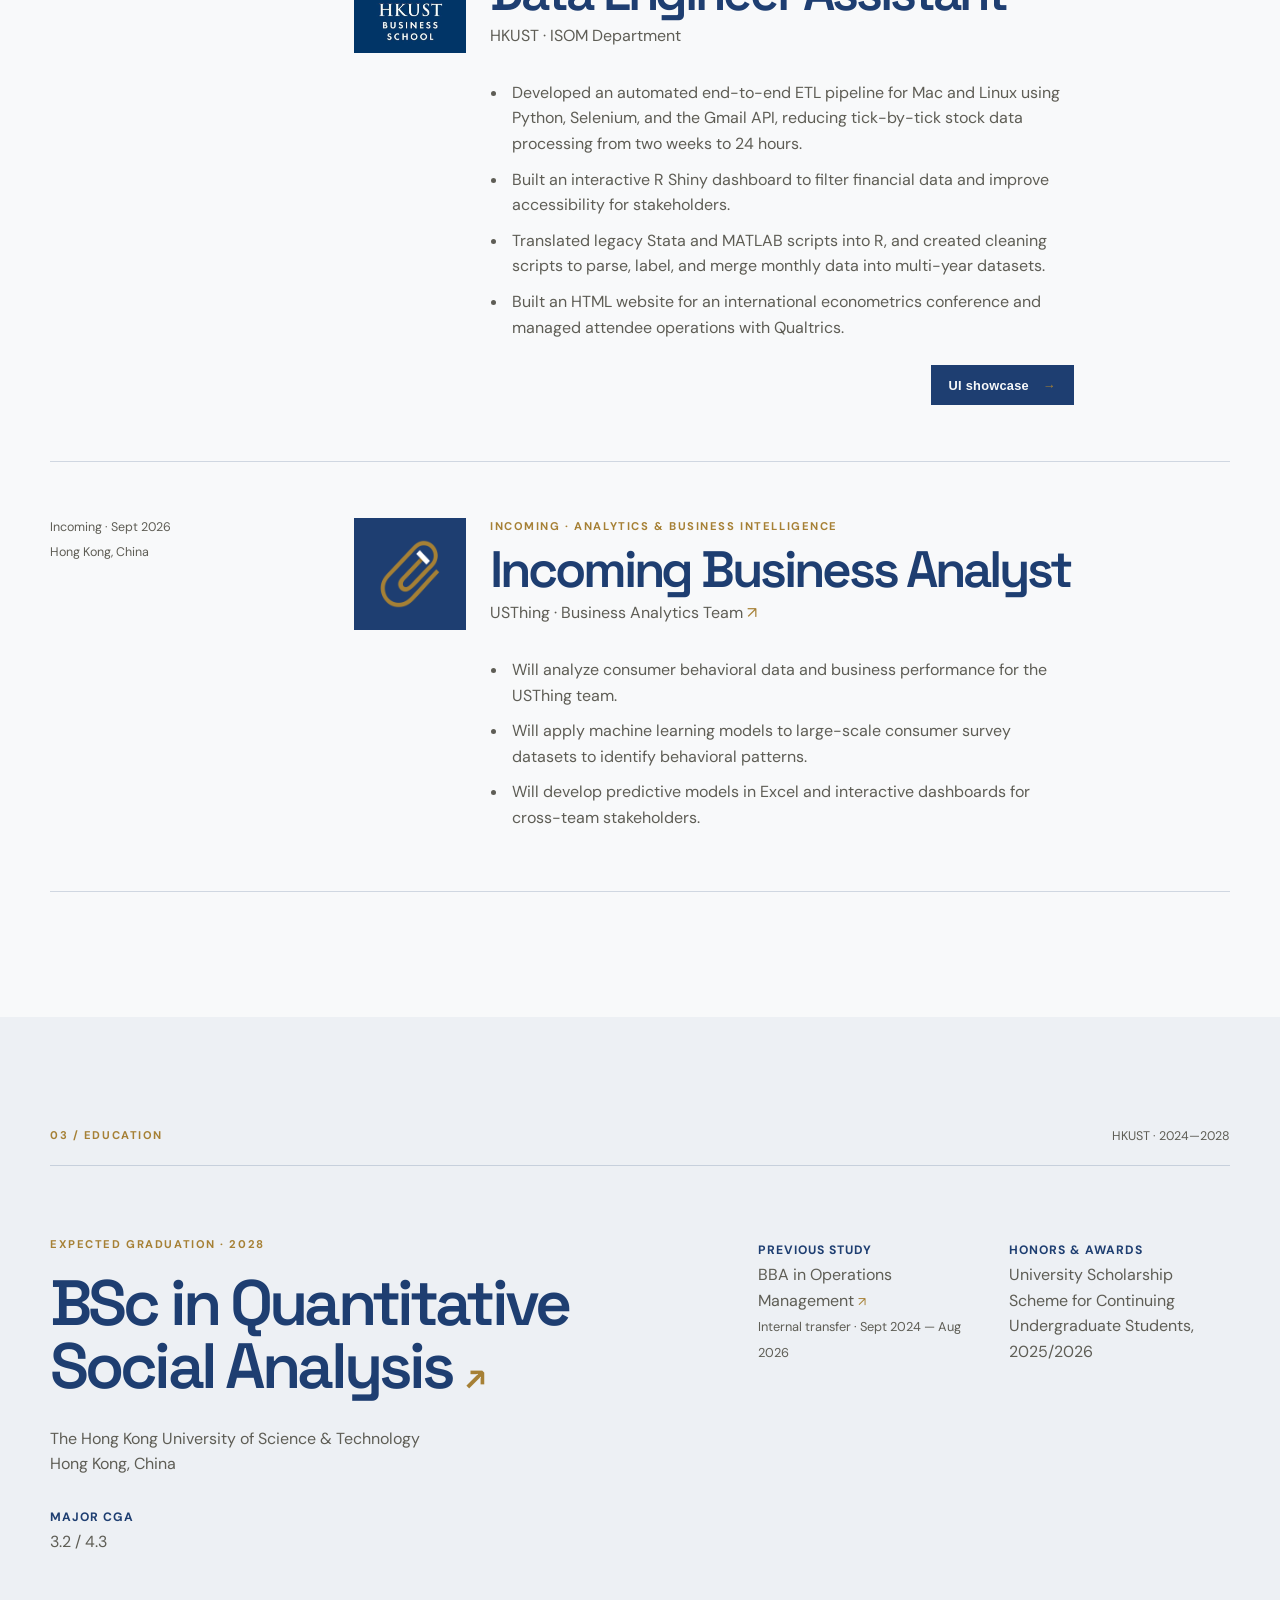
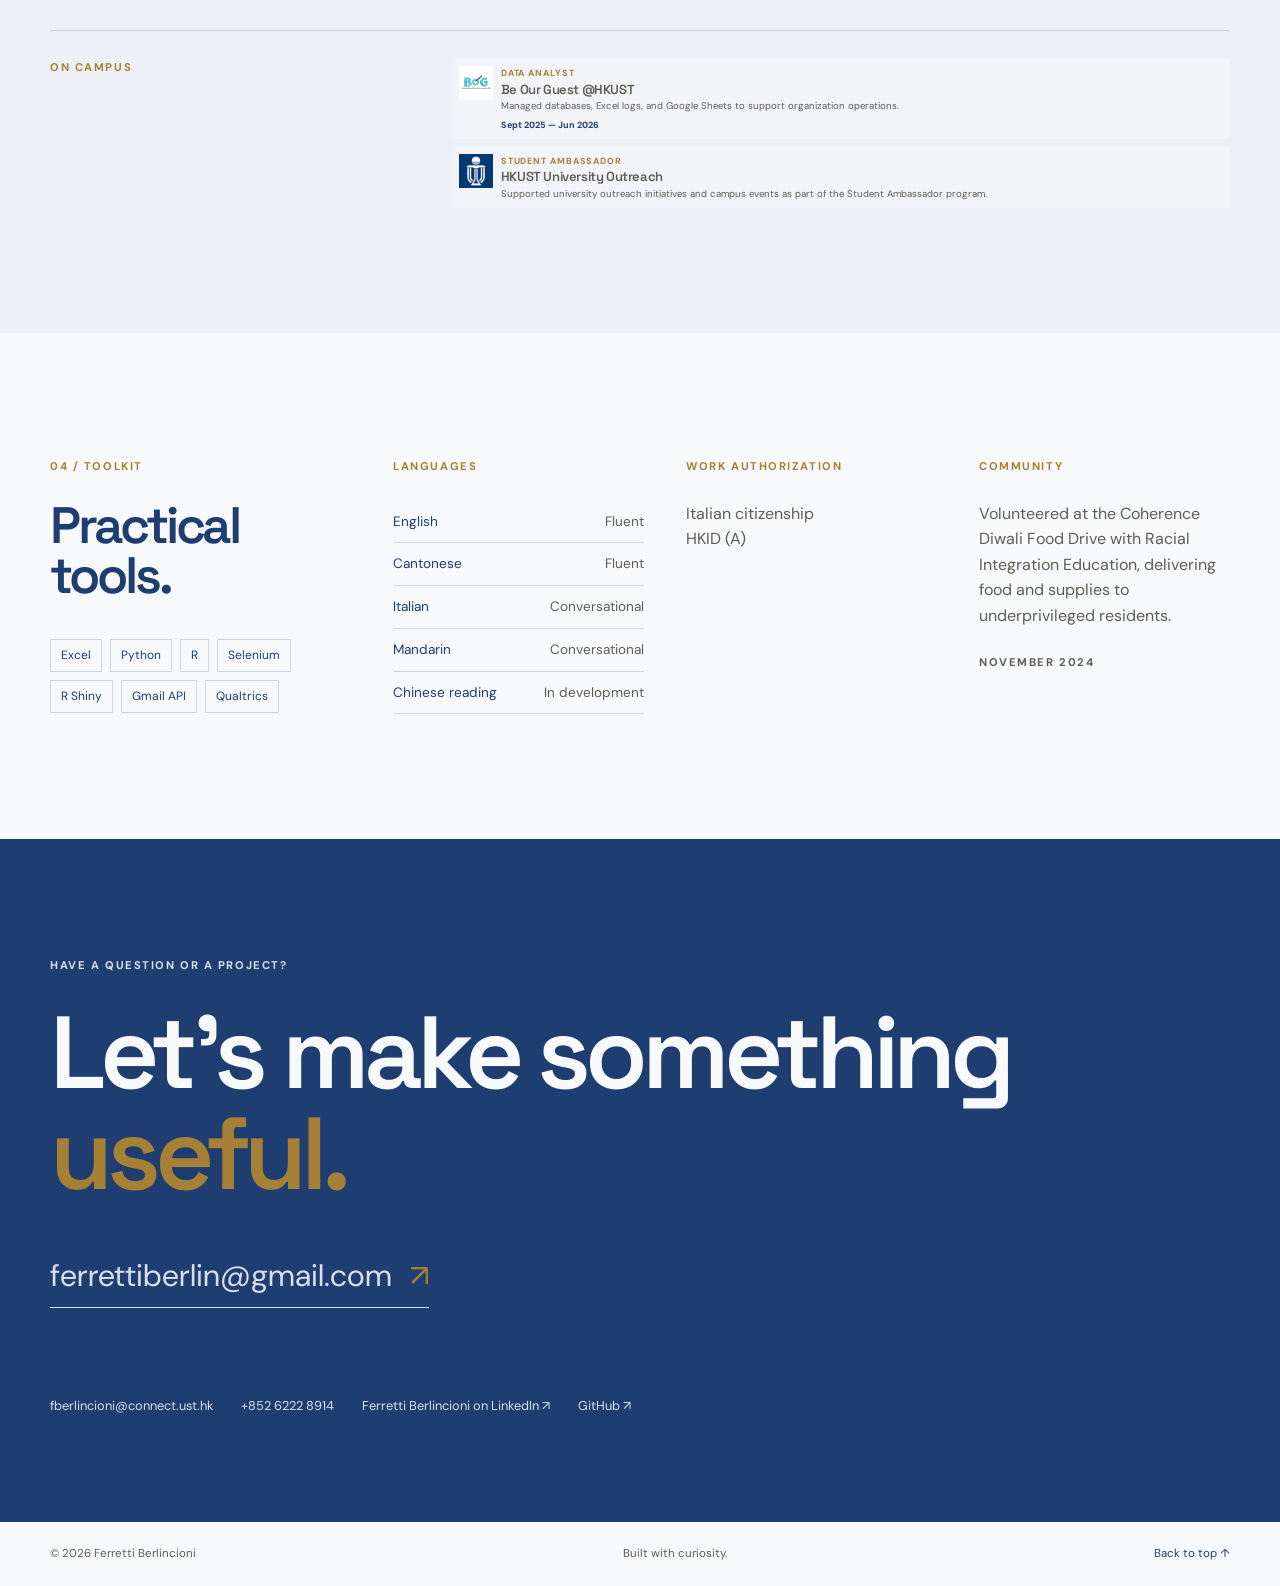
==== commit 2898d62d: "Update CV and portfolio SEO" ====
--- a/index.html
+++ b/index.html
@@ -3,8 +3,9 @@
 <head>
   <meta charset="UTF-8">
   <meta name="viewport" content="width=device-width, initial-scale=1.0">
-  <meta name="description" content="Personal website of Ferretti Berlincioni, a quantitative social analysis student and data engineer assistant at HKUST.">
-  <title>Ferretti Berlincioni | Data, Research & Operations</title>
+  <meta name="description" content="Personal portfolio of Ferretti Berlincioni, a Quantitative Social Analysis student at HKUST specializing in data pipelines, financial econometrics, and automation.">
+  <meta name="keywords" content="Ferretti Berlincioni, Ferretti, Berlincioni, HKUST, Quantitative Social Analysis, Data Engineer Assistant">
+  <title>Ferretti Berlincioni | Quantitative Social Analysis &amp; Data Portfolio</title>
   <link rel="preconnect" href="https://fonts.googleapis.com">
   <link rel="preconnect" href="https://fonts.gstatic.com" crossorigin>
   <link href="https://fonts.googleapis.com/css2?family=DM+Sans:wght@400;500;600;700&family=Space+Grotesk:wght@500;600;700&display=swap" rel="stylesheet">
@@ -208,7 +209,7 @@
         <div class="contact-links">
           <a href="mailto:fberlincioni@connect.ust.hk">fberlincioni@connect.ust.hk</a>
           <a href="tel:+85262228914">+852 6222 8914</a>
-          <a href="https://www.linkedin.com/in/ferretti-berlincioni/" target="_blank" rel="noreferrer">LinkedIn <span aria-hidden="true">↗</span></a>
+          <a href="https://www.linkedin.com/in/ferretti-berlincioni/" target="_blank" rel="noreferrer" aria-label="Ferretti Berlincioni LinkedIn Profile">Ferretti Berlincioni on LinkedIn <span aria-hidden="true">↗</span></a>
           <a href="https://github.com/ferrettiberlin-ops" target="_blank" rel="noreferrer">GitHub <span aria-hidden="true">↗</span></a>
         </div>
       </div>
--- a/styles.css
+++ b/styles.css
@@ -70,6 +70,7 @@
 .experience-track { display: flex; width: 200%; transition: transform 620ms cubic-bezier(0.22, 1, 0.36, 1); }
 .experience-track.is-demo { transform: translateX(-50%); }
 .experience-detail, .demo-slide { flex: 0 0 50%; min-width: 0; padding-top: 44px; transition: opacity 420ms ease, transform 620ms cubic-bezier(0.22, 1, 0.36, 1); }
+.experience-detail { padding-bottom: 60px; }
 .experience-detail { opacity: 1; transform: translateX(0); }
 .demo-slide { padding-left: 24px; opacity: 0; transform: translateX(42px); }
 .experience-track.is-demo .experience-detail { opacity: 0; transform: translateX(-42px); }
@@ -87,12 +88,12 @@
 .experience-content ul { margin: 0; padding-left: 18px; color: var(--muted); }
 .experience-content li { padding: 5px 0 5px 4px; }
 .upcoming .role-type { color: var(--blue); }
-.demo-open { position: absolute; top: var(--demo-button-top, 0px); right: 0; z-index: 2; display: flex; margin: 0; border: 0; cursor: pointer; color: var(--paper); background: var(--ink); transition: right 620ms cubic-bezier(0.22, 1, 0.36, 1), left 620ms cubic-bezier(0.22, 1, 0.36, 1), background 180ms ease; }
-.experience-content.is-demo .demo-open { right: auto; left: 24px; }
+.demo-open { position: absolute; top: var(--demo-button-top, 0px); right: 0; z-index: 2; display: flex; margin: 0; border: 0; cursor: pointer; color: var(--paper); background: var(--ink); transition: background 180ms ease; }
+.experience-content.is-demo .demo-open { top: var(--demo-button-top, 0px); right: 0; left: auto; }
 .demo-open-label { transition: opacity 180ms ease; }
 .demo-open:hover, .demo-run:hover { background: var(--blue); }
 .demo-panel { padding: 30px; color: var(--ink); background: var(--paper); }
-.processing-demo-image { display: block; width: calc(100% - 32px); height: auto; margin: -20px 0 0 32px; border: 1px solid #ddd; }
+.processing-demo-image { display: block; width: calc(100% - 32px); max-width: 480px; height: auto; margin: -20px 0 0 32px; border: 1px solid #ddd; }
 .demo-panel > .shiny-window { display: none; }
 .demo-slide-header { display: flex; align-items: center; justify-content: space-between; gap: 20px; margin-bottom: 26px; }
 .demo-back { border: 0; border-bottom: 1px solid var(--line); padding: 0 0 3px; color: var(--muted); background: transparent; cursor: pointer; font: inherit; font-size: 0.72rem; }
@@ -217,6 +218,9 @@
   .campus-grid { grid-template-columns: 1fr; }
   .demo-slide { padding-left: 12px; }
   .demo-panel { padding: 22px 18px; }
+  .experience-content { display: flex; flex-direction: column; overflow: clip; }
+  .experience-track { order: 1; }
+  .demo-open, .experience-content.is-demo .demo-open { position: relative; top: auto; right: auto; left: auto; align-self: flex-end; order: 2; margin-top: 20px; }
   .shiny-body { grid-template-columns: 1fr; }
   .shiny-sidebar { display: grid; grid-template-columns: repeat(3, 1fr); gap: 8px; align-items: end; }
   .shiny-sidebar .console-label { grid-column: 1 / -1; margin: 0; }
@@ -239,4 +243,8 @@
   .contact-section h2 { font-size: clamp(3.5rem, 17vw, 6rem); }
   .contact-links { margin-top: 60px; flex-direction: column; gap: 12px; }
   .site-footer { flex-direction: column; gap: 7px; }
-}
+  .hero-copy { min-width: 0; }
+}
+@media (max-width: 340px) {
+  h1 { font-size: 3.6rem; }
+}
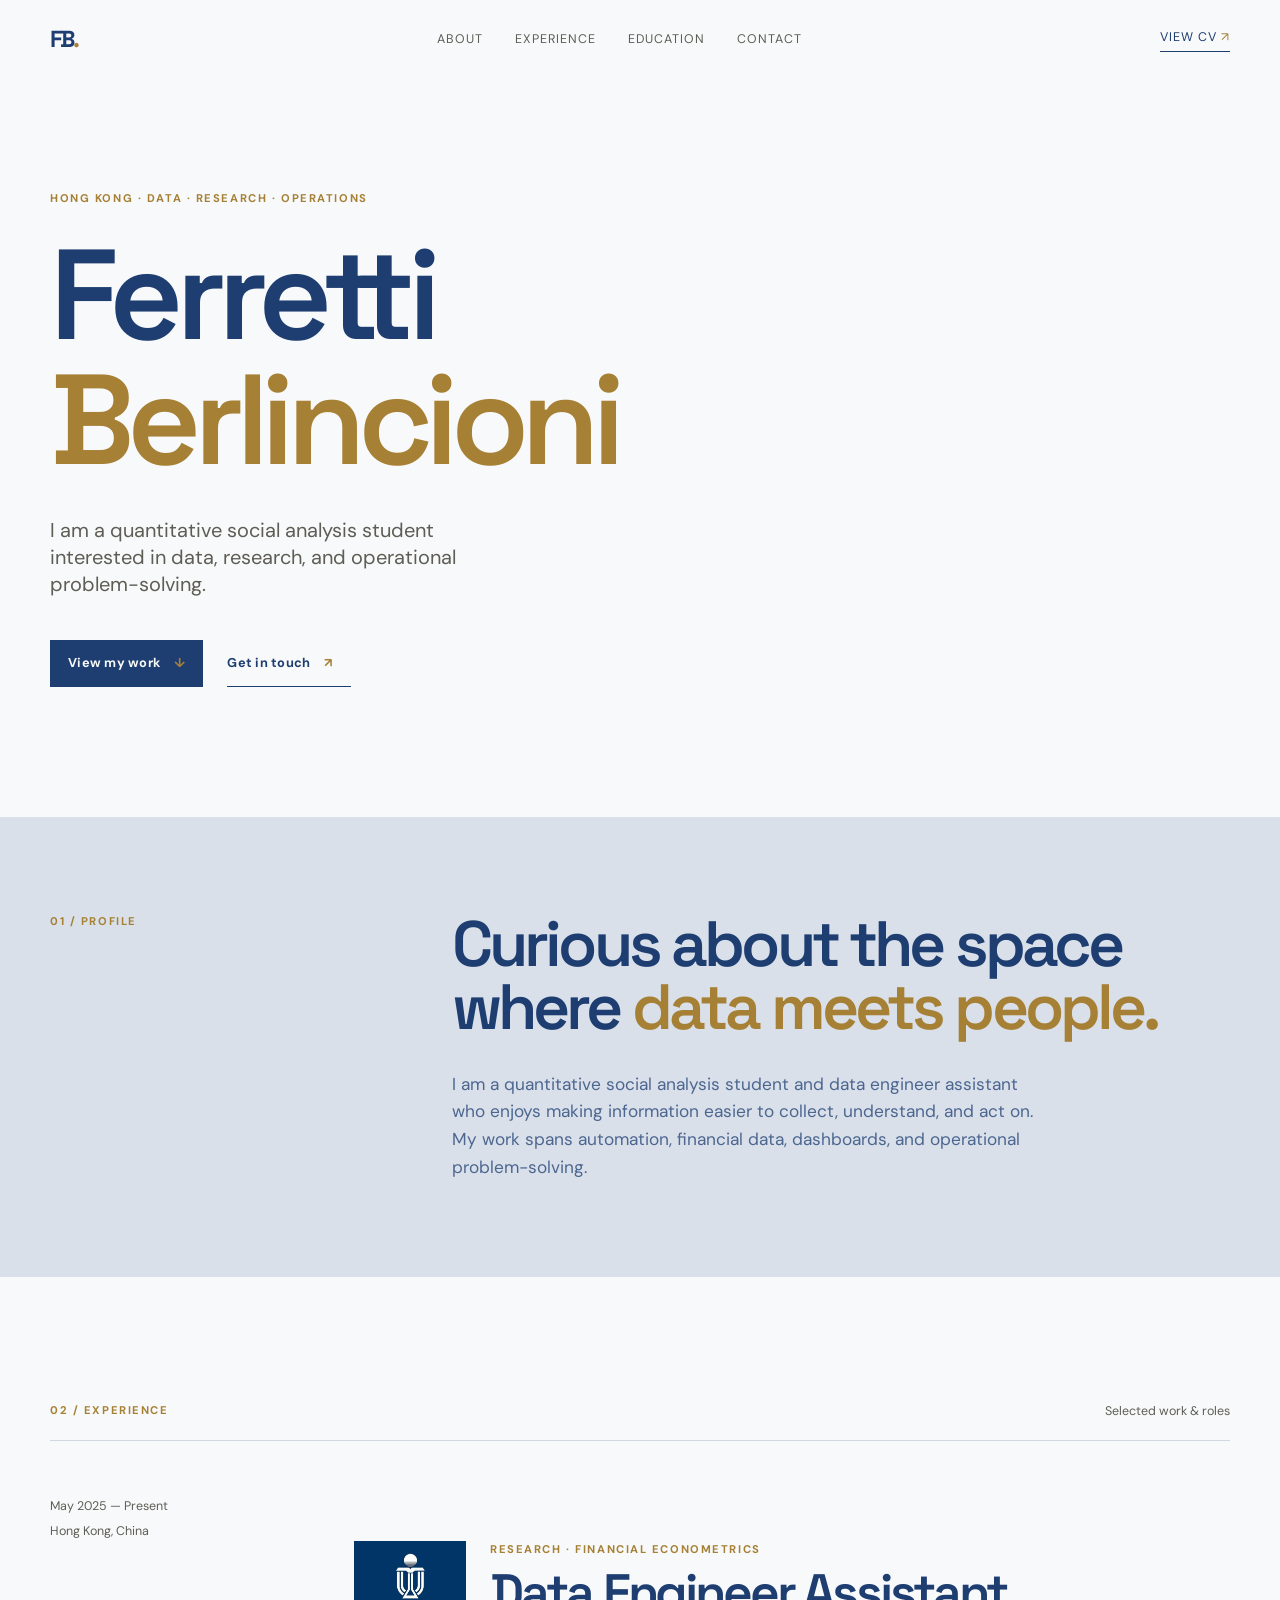
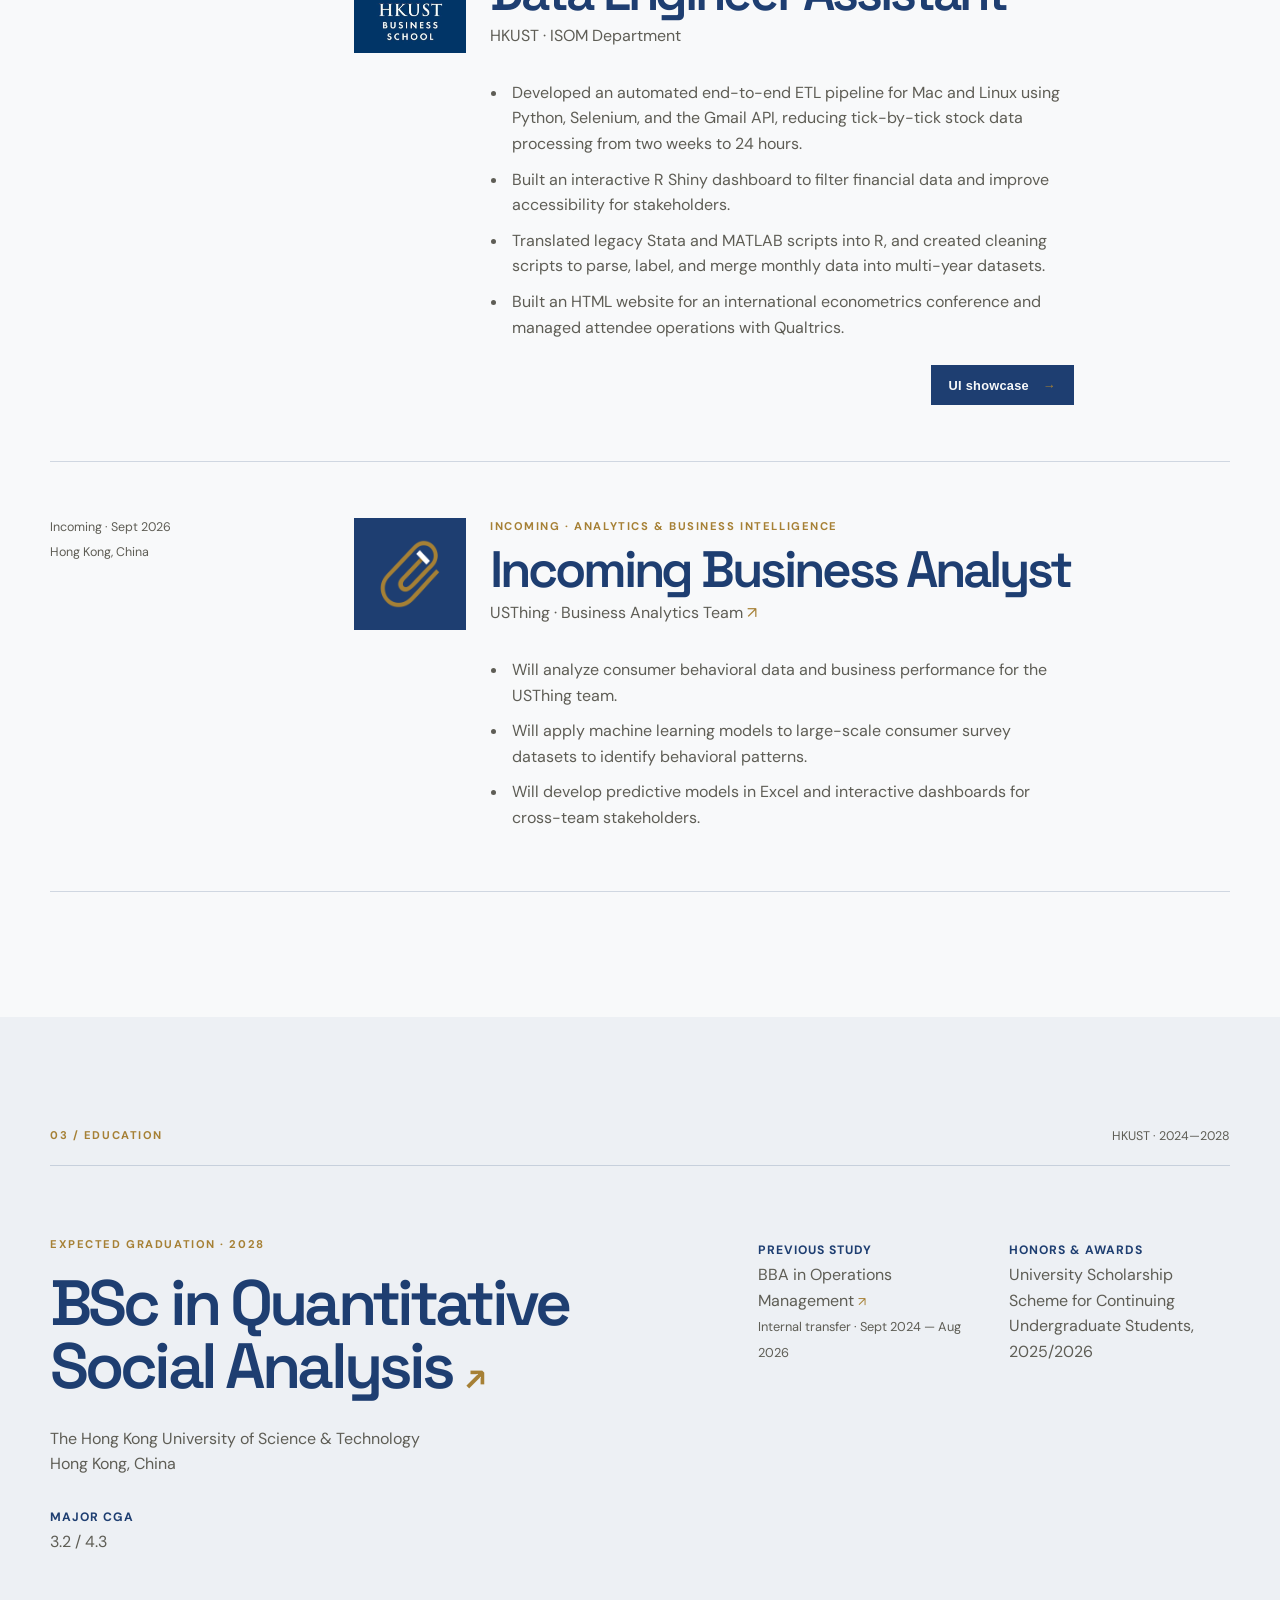
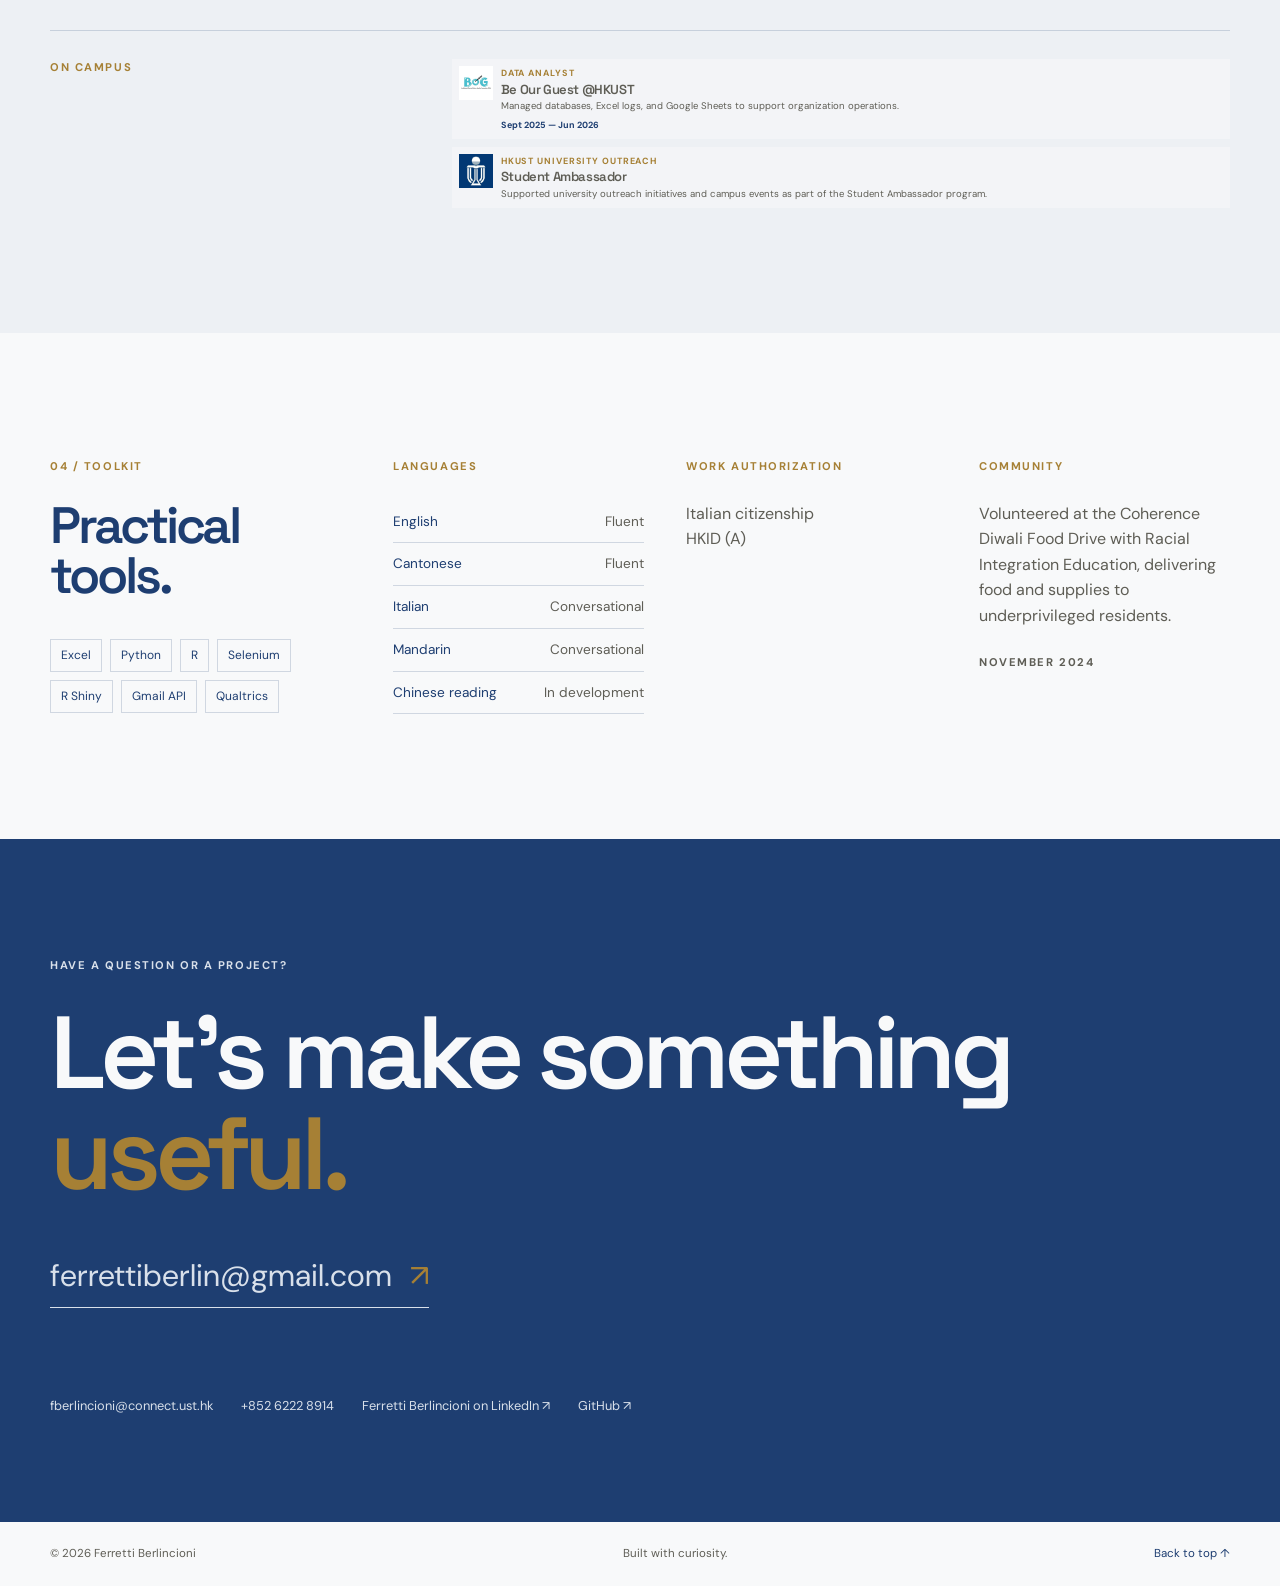
==== commit d99339be: "Correct campus role labels" ====
--- a/index.html
+++ b/index.html
@@ -164,8 +164,8 @@
             <article class="campus-card">
               <img src="SA.jpeg" alt="HKUST Student Ambassador program">
               <div>
-                <p class="campus-role">Student Ambassador</p>
-                <h3>HKUST University Outreach</h3>
+                <p class="campus-role">HKUST University Outreach</p>
+                <h3>Student Ambassador</h3>
                 <p>Supported university outreach initiatives and campus events as part of the Student Ambassador program.</p>
               </div>
             </article>
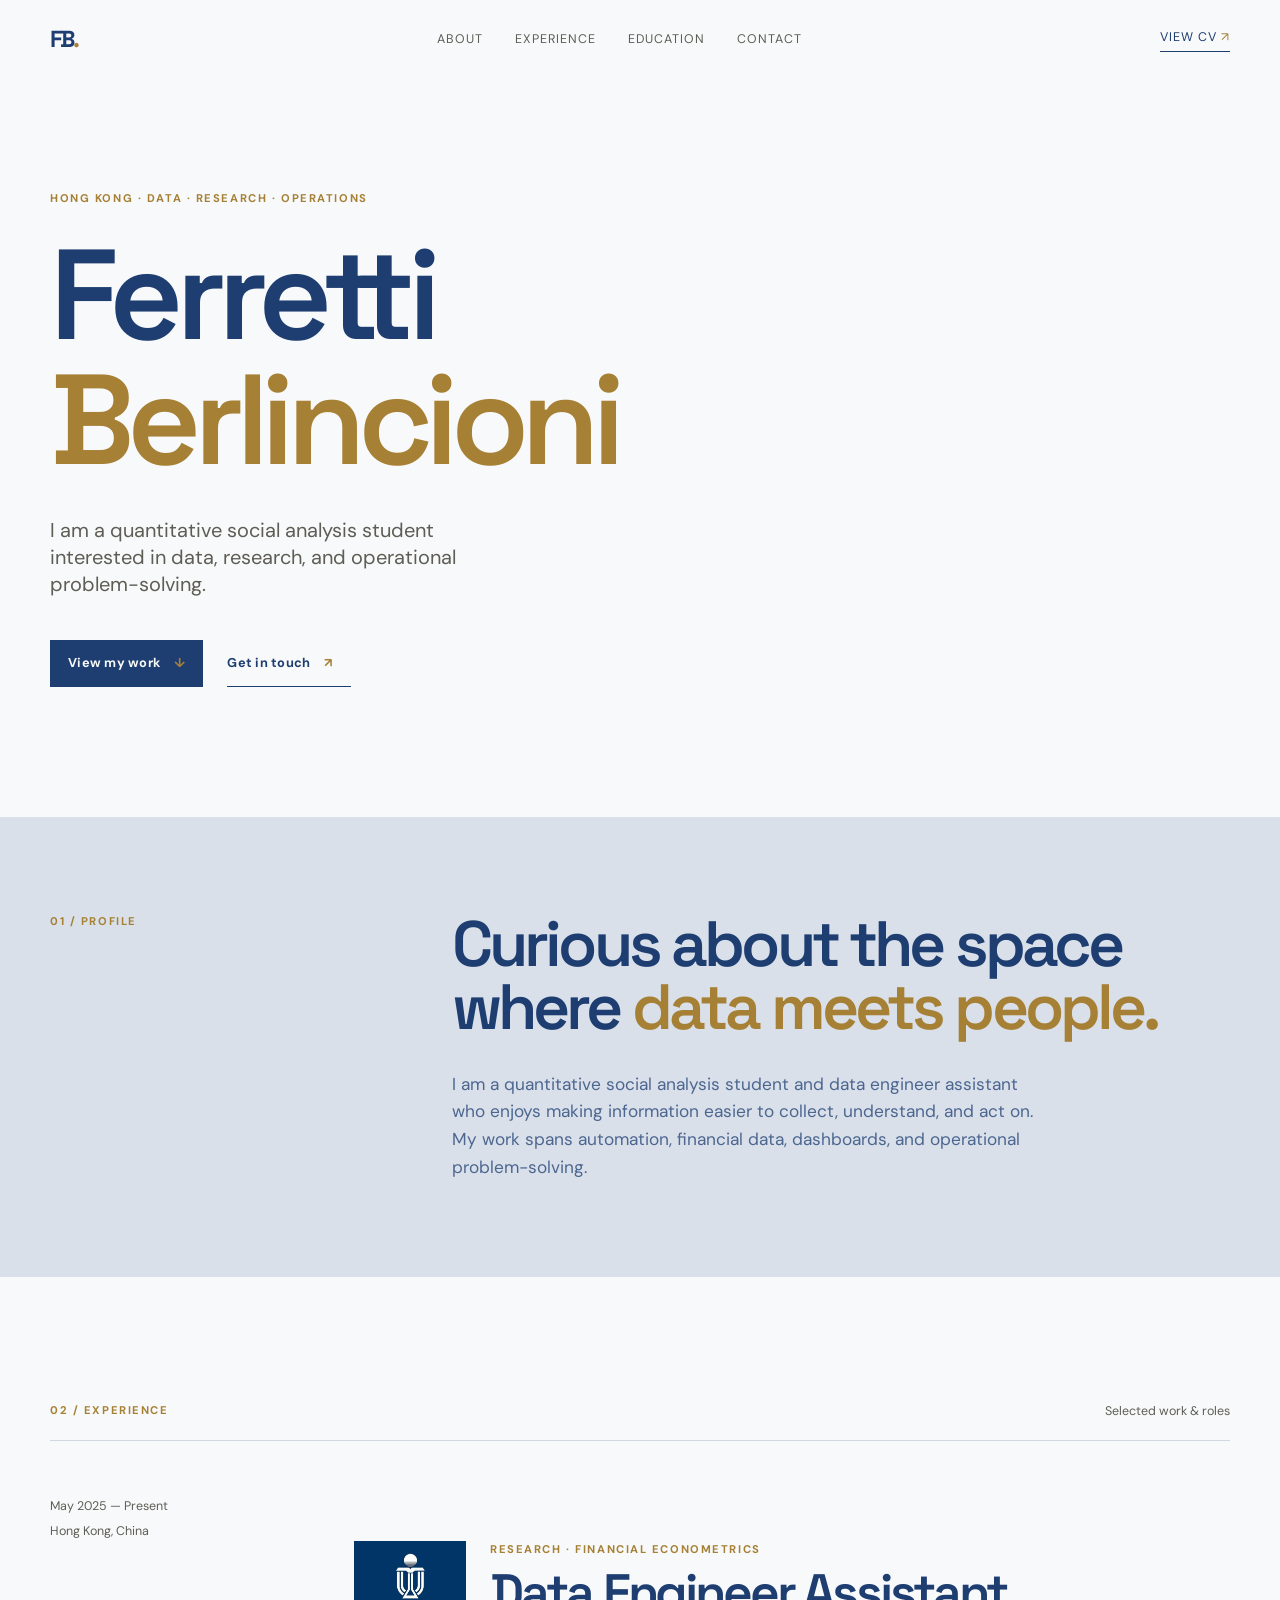
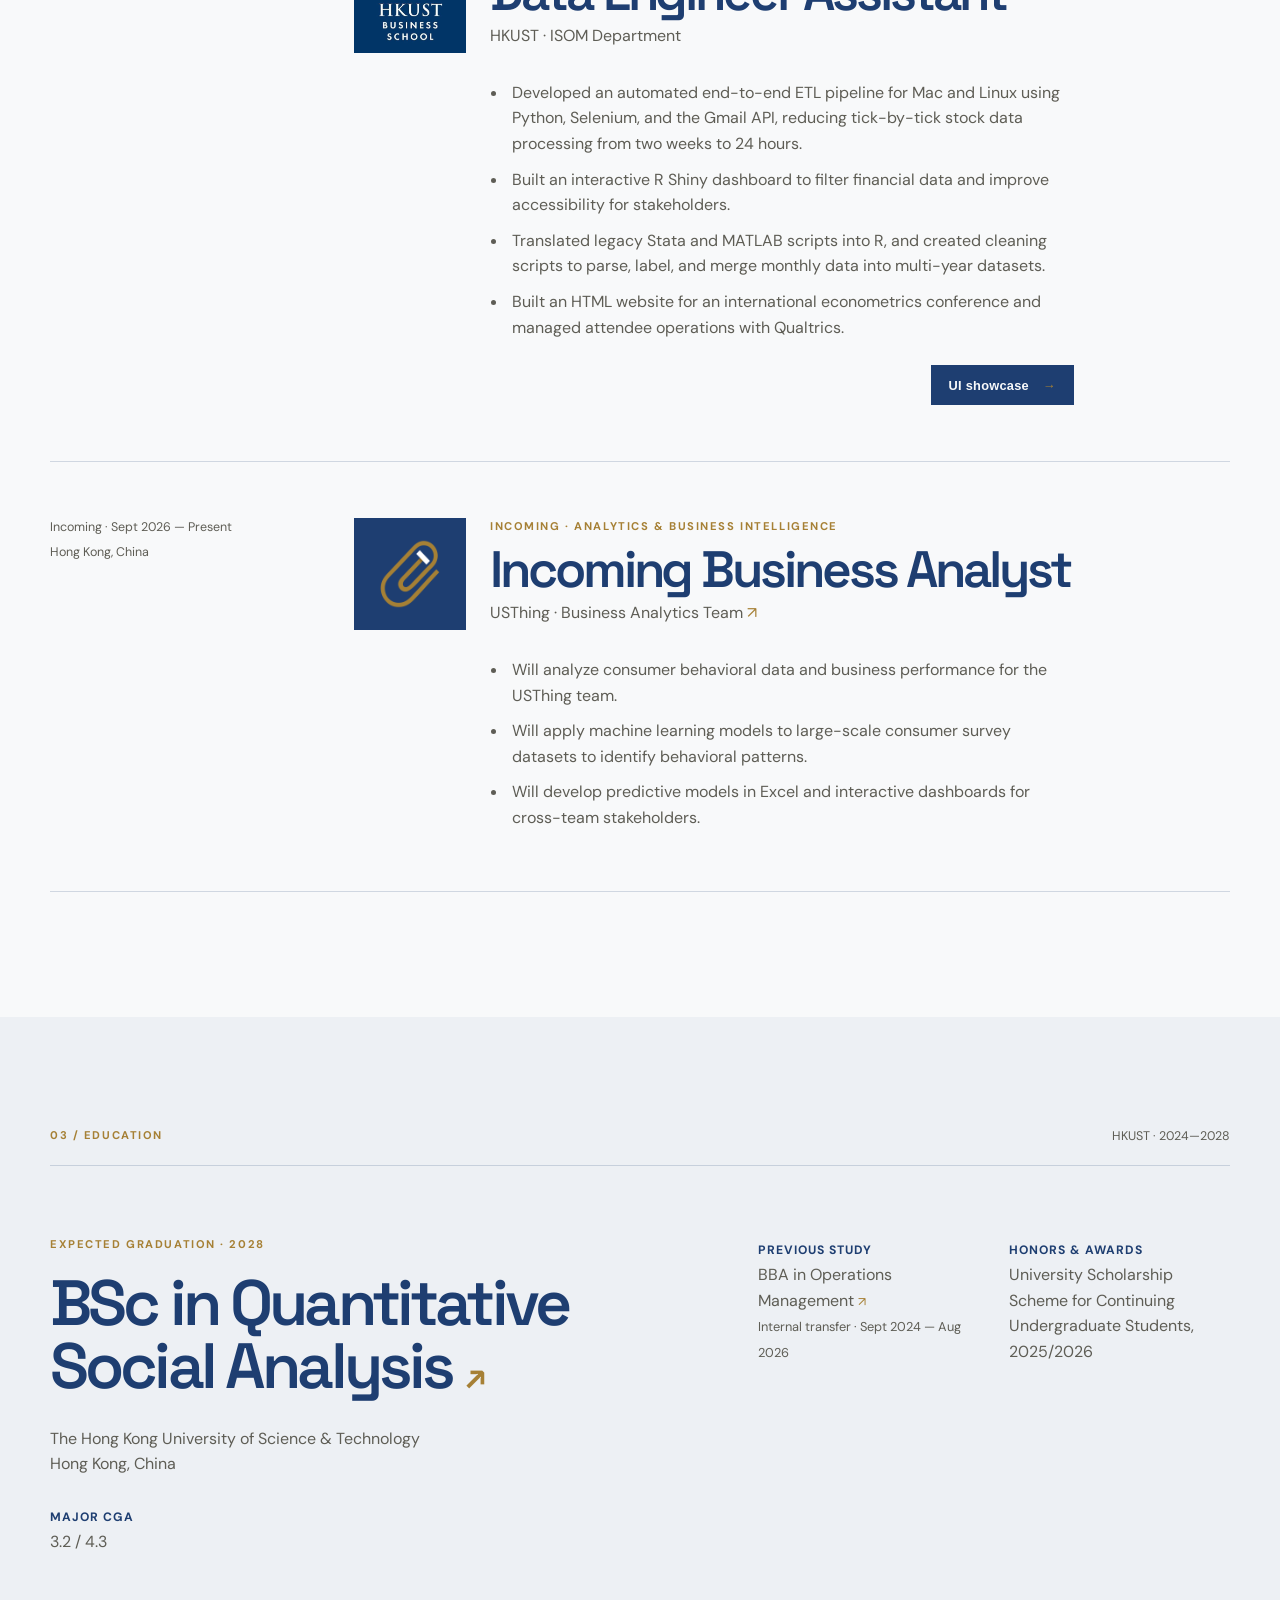
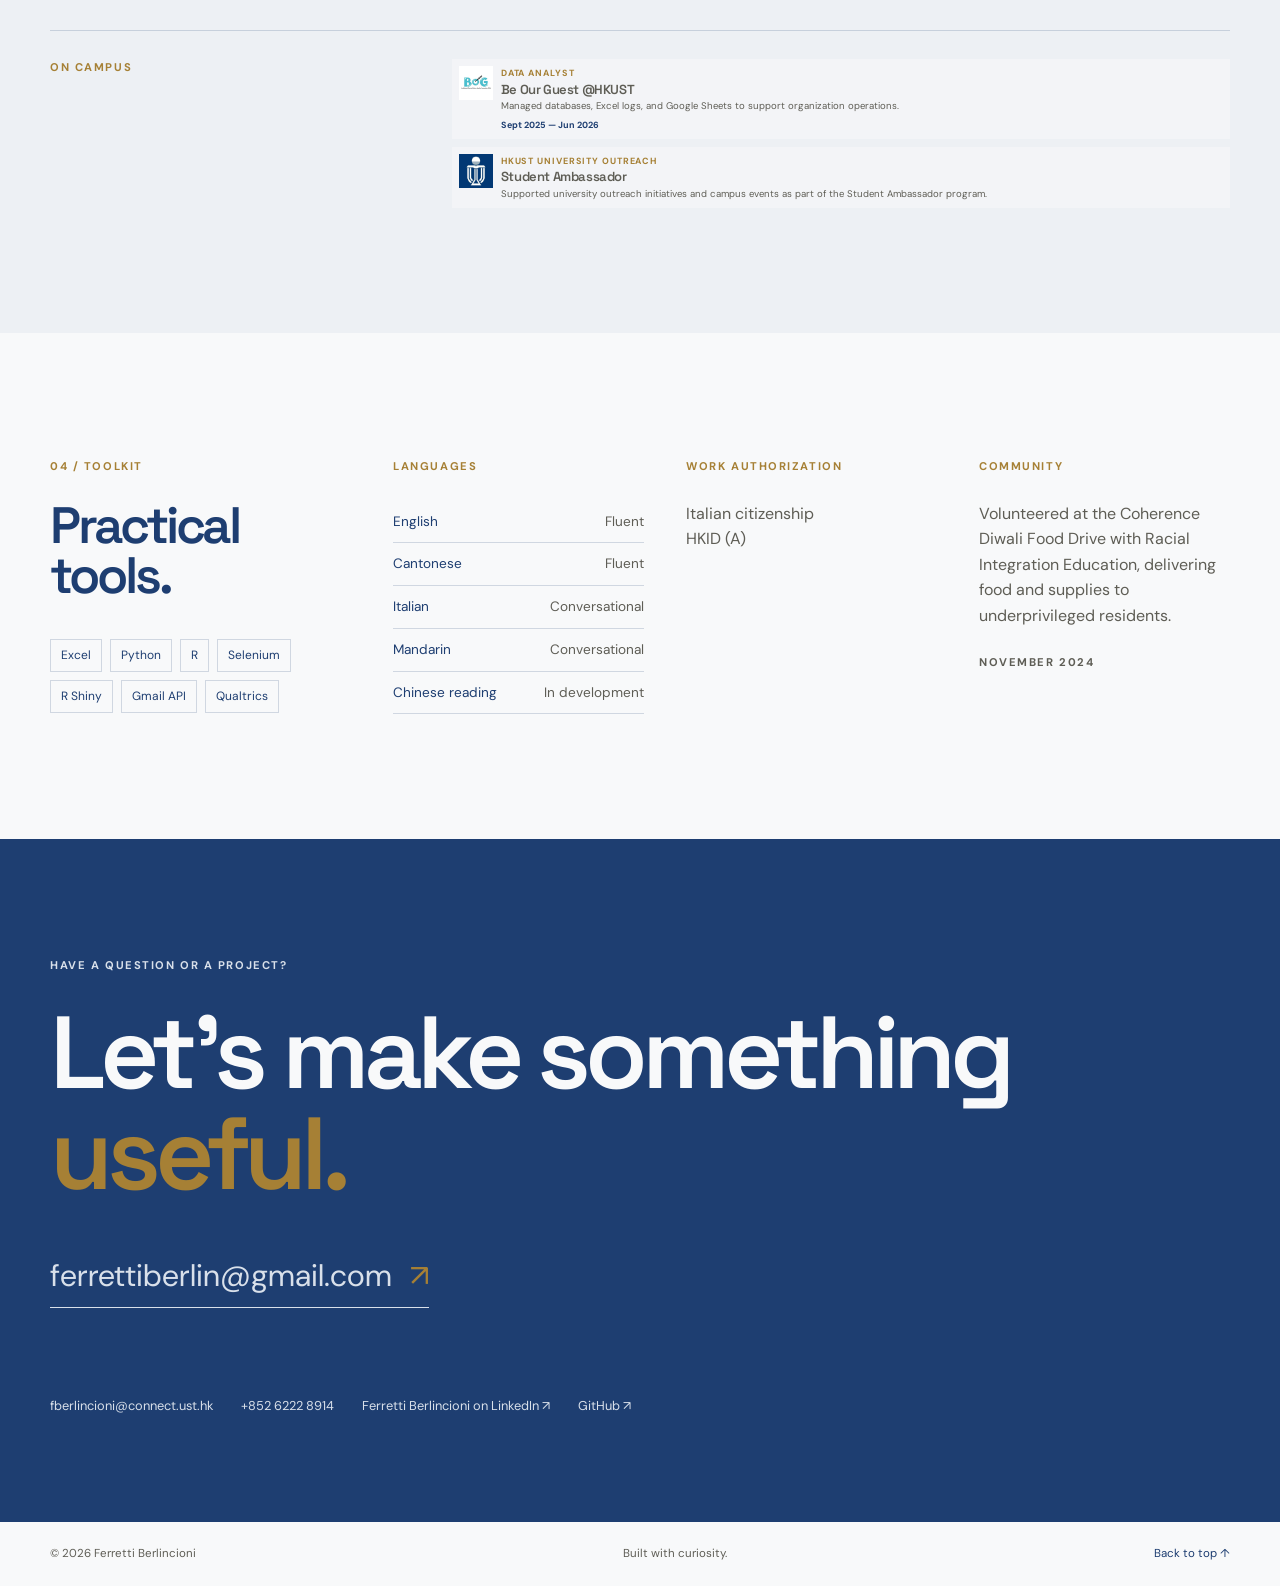
==== commit ed52f9de: "Update current role date" ====
--- a/index.html
+++ b/index.html
@@ -111,7 +111,7 @@
           </div>
         </article>
         <article class="experience-item upcoming">
-          <div class="experience-meta"><span>Incoming · Sept 2026</span><span>Hong Kong, China</span></div>
+          <div class="experience-meta"><span>Incoming · Sept 2026 — Present </span><span>Hong Kong, China</span></div>
           <div class="experience-content">
             <div class="experience-detail-layout">
               <div class="role-media role-media-usthing"><a href="https://usthing.xyz" target="_blank" rel="noreferrer" aria-label="Visit USThing website"><img class="role-logo role-logo-usthing" src="USThing_Logo.361_dso2xipom.svg" alt="USThing logo"></a></div>
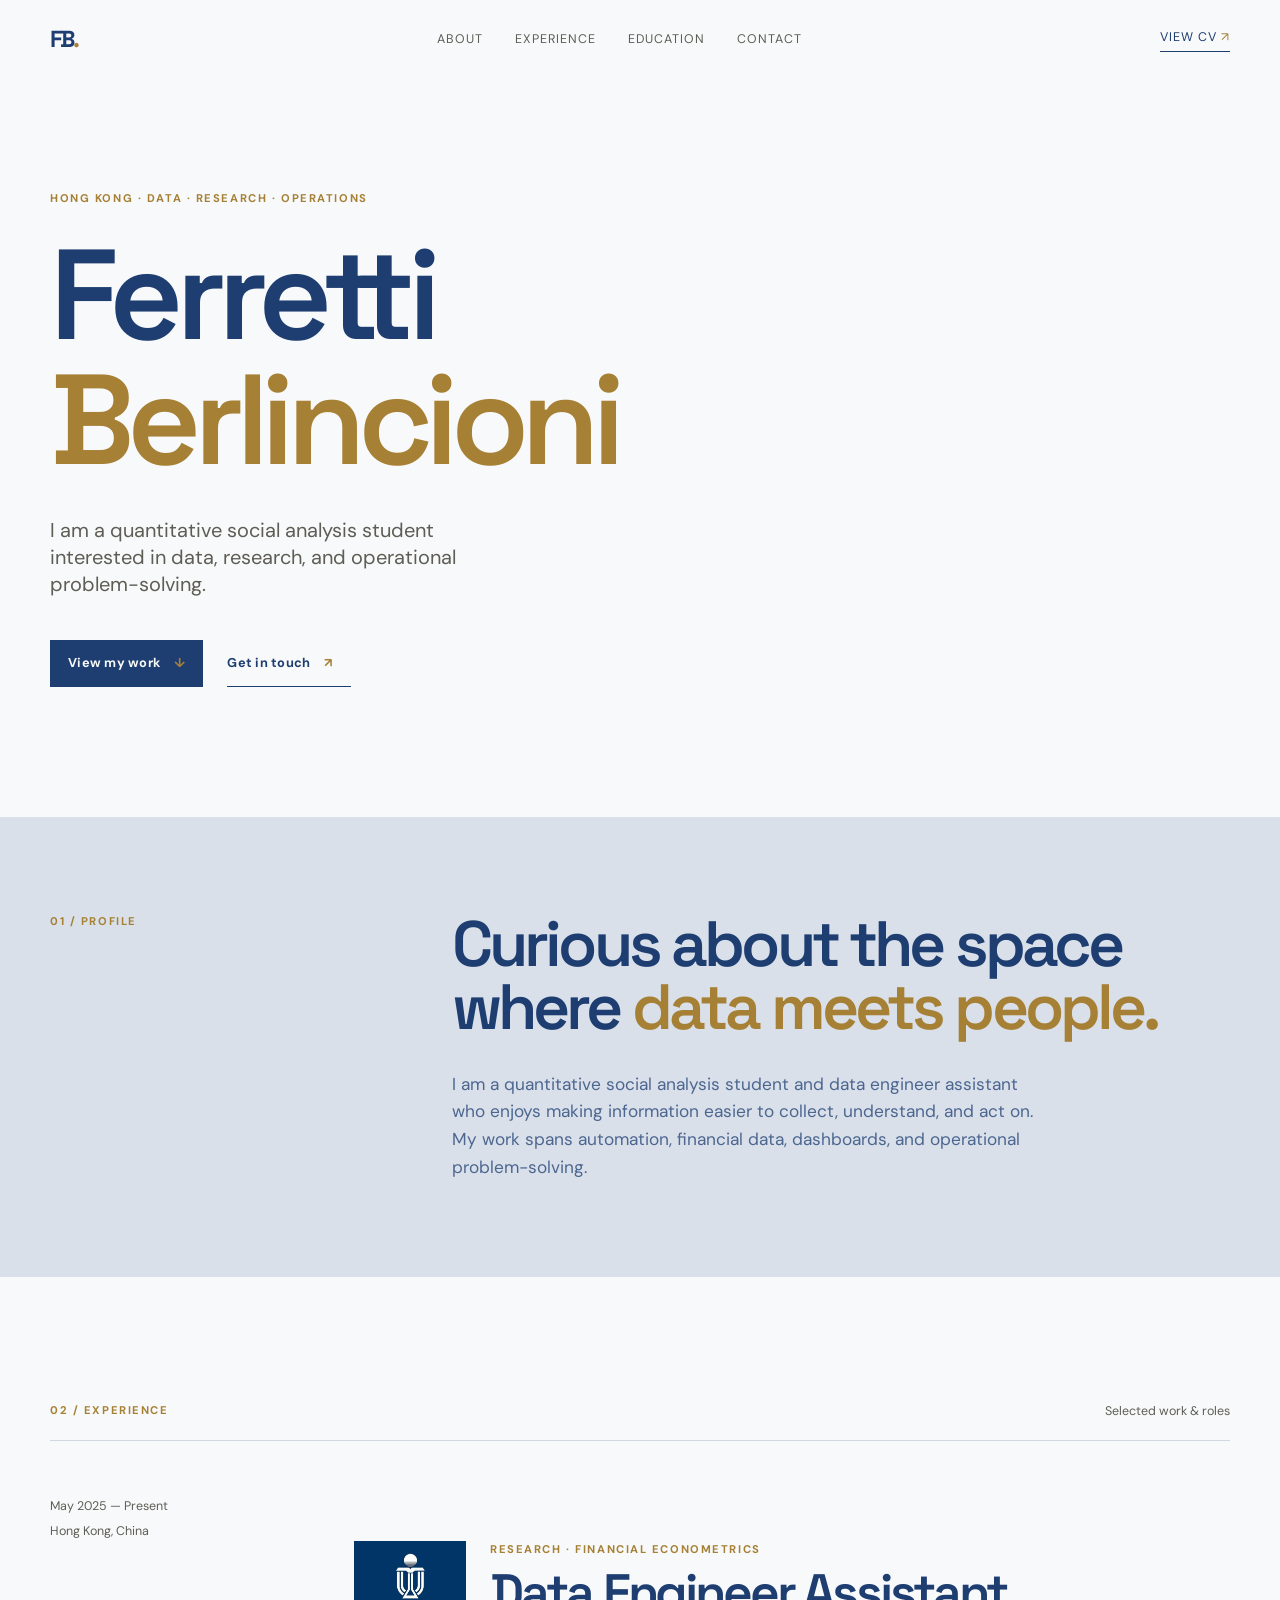
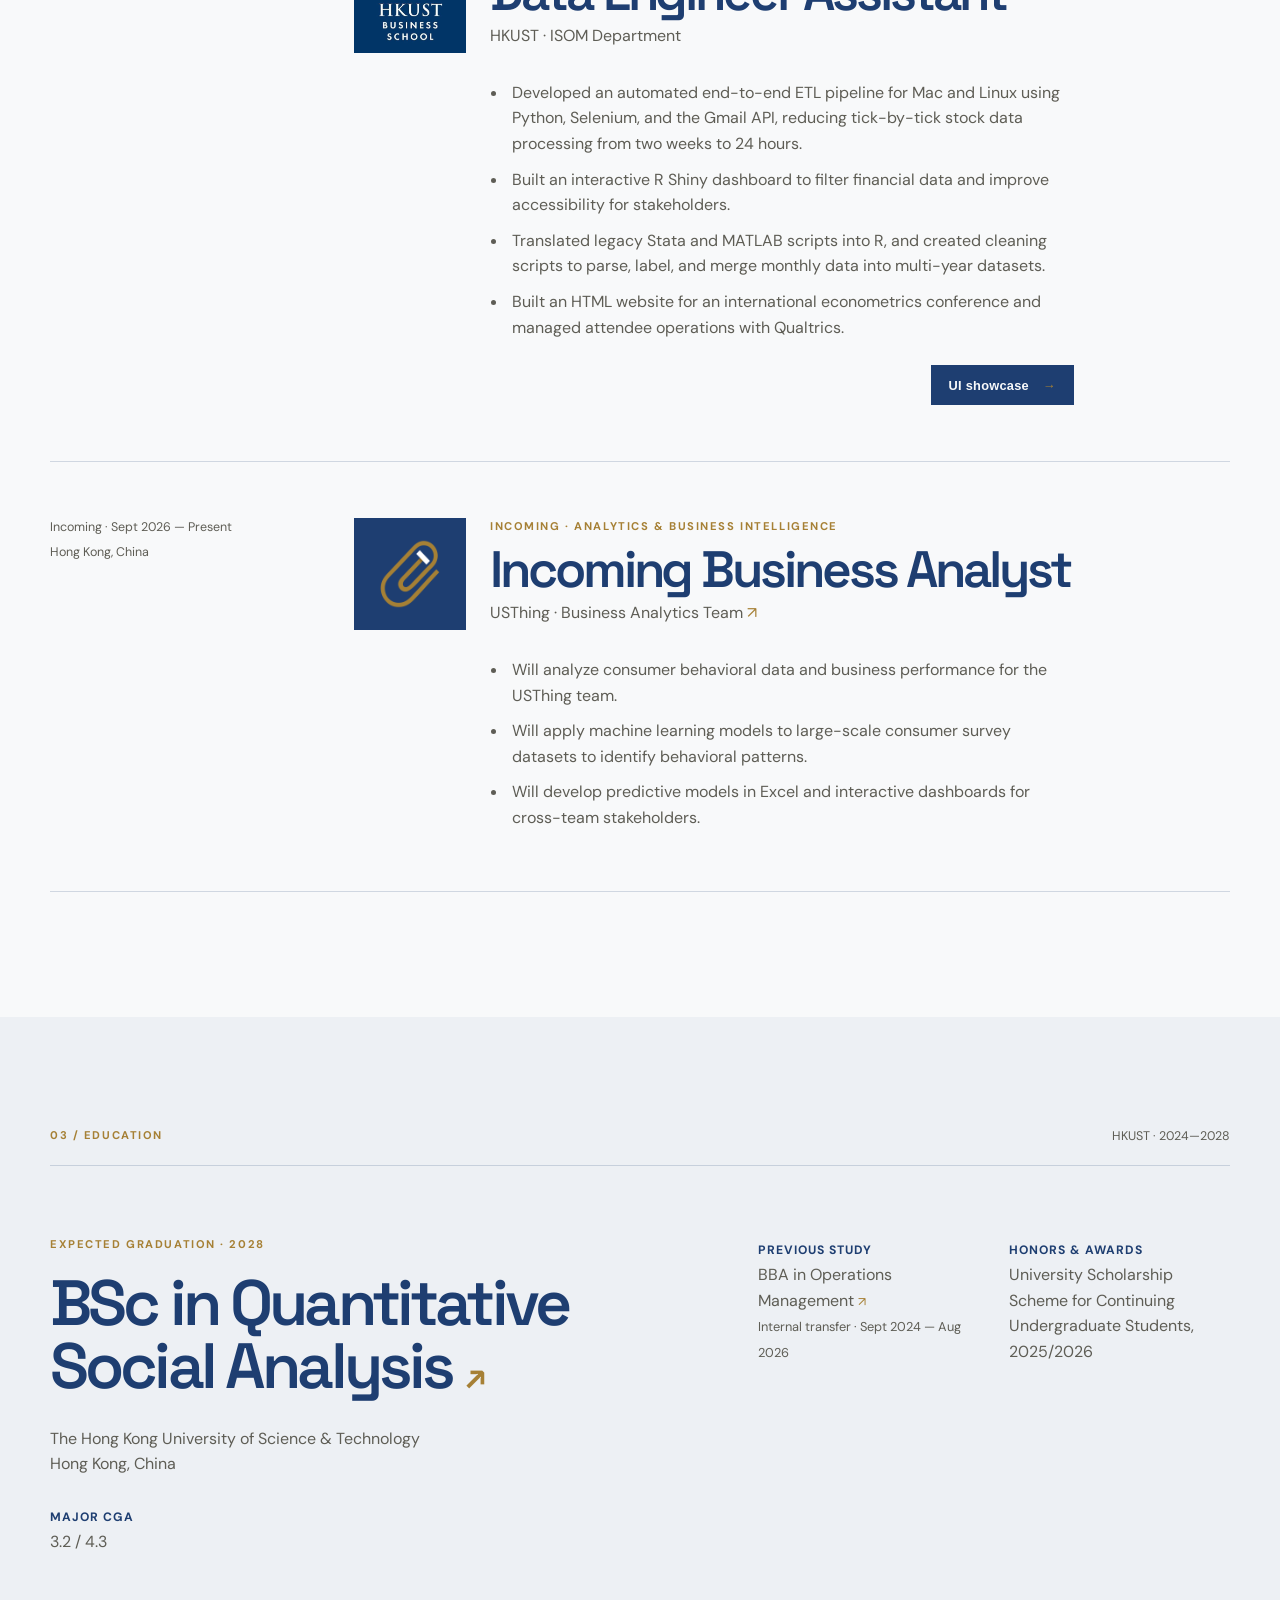
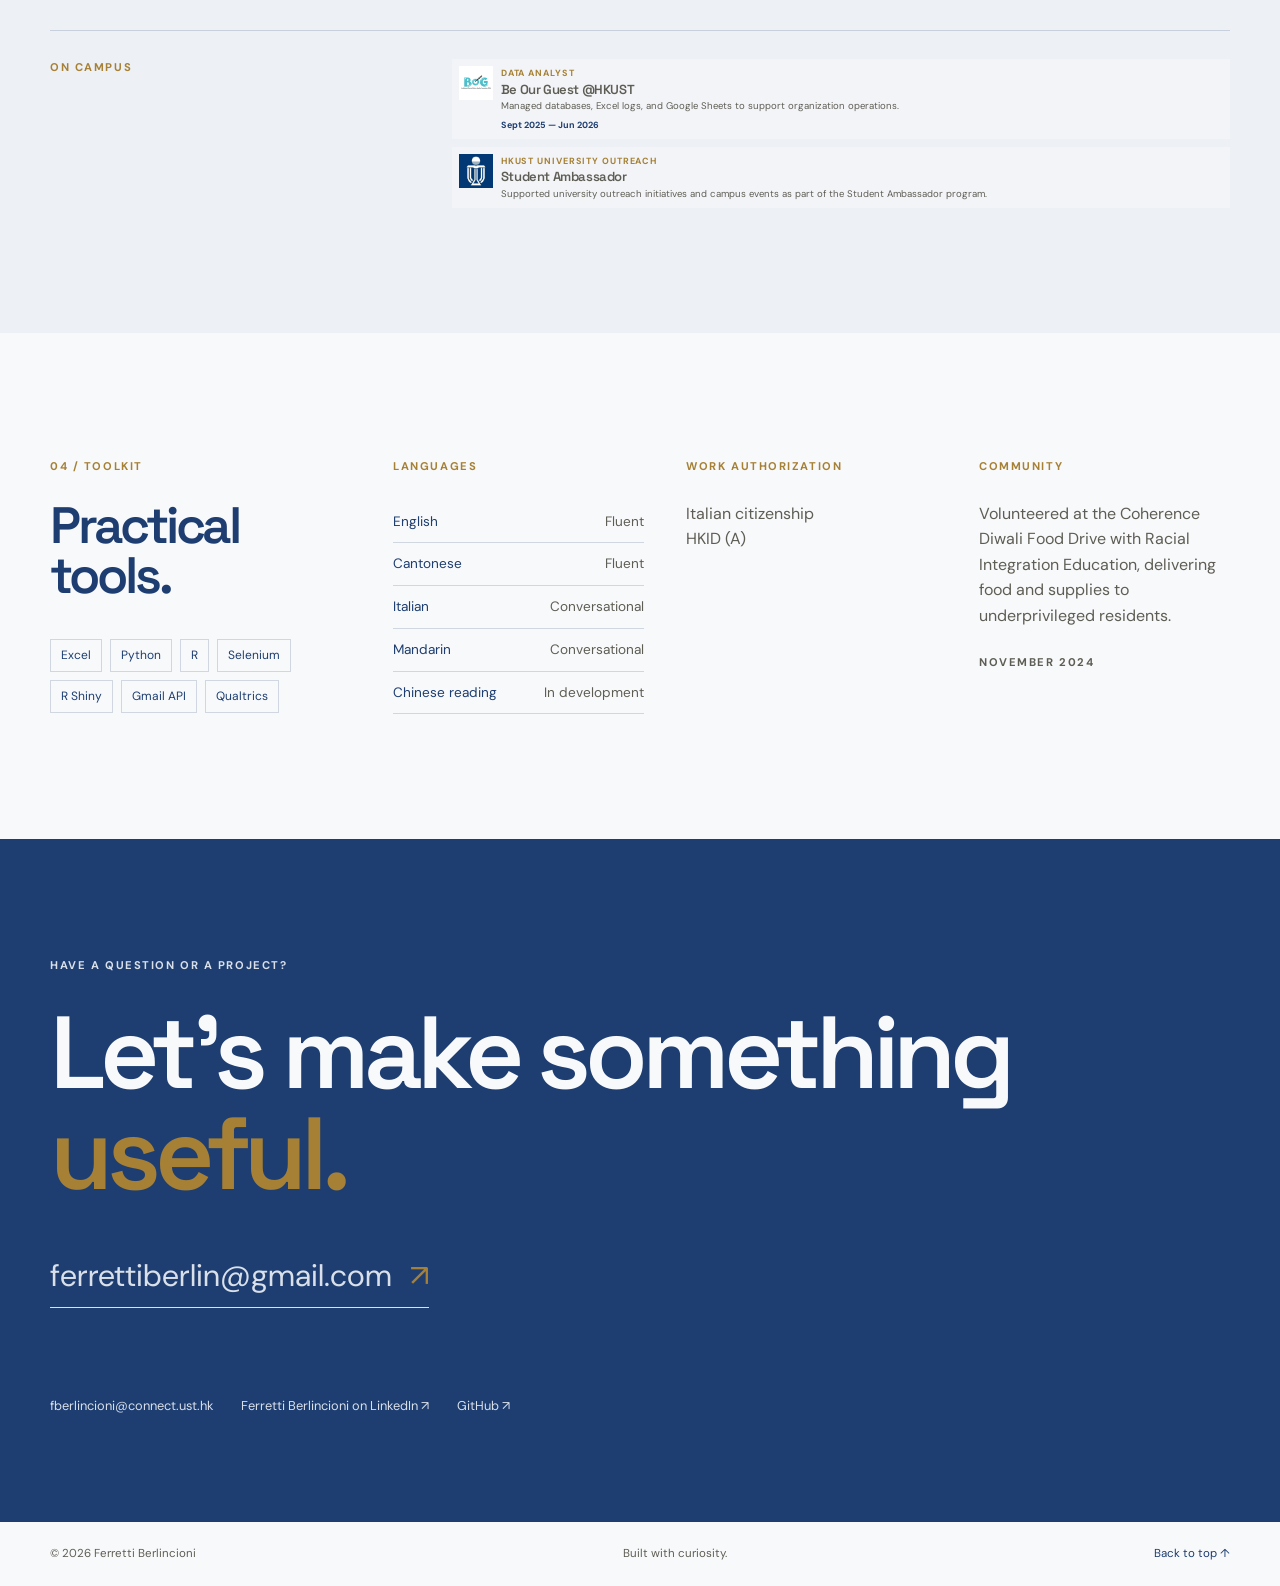
==== commit b144ff9e: "Remove phone number" ====
--- a/index.html
+++ b/index.html
@@ -208,7 +208,6 @@
         <a class="contact-email" href="mailto:ferrettiberlin@gmail.com">ferrettiberlin@gmail.com <span aria-hidden="true">↗</span></a>
         <div class="contact-links">
           <a href="mailto:fberlincioni@connect.ust.hk">fberlincioni@connect.ust.hk</a>
-          <a href="tel:+85262228914">+852 6222 8914</a>
           <a href="https://www.linkedin.com/in/ferretti-berlincioni/" target="_blank" rel="noreferrer" aria-label="Ferretti Berlincioni LinkedIn Profile">Ferretti Berlincioni on LinkedIn <span aria-hidden="true">↗</span></a>
           <a href="https://github.com/ferrettiberlin-ops" target="_blank" rel="noreferrer">GitHub <span aria-hidden="true">↗</span></a>
         </div>
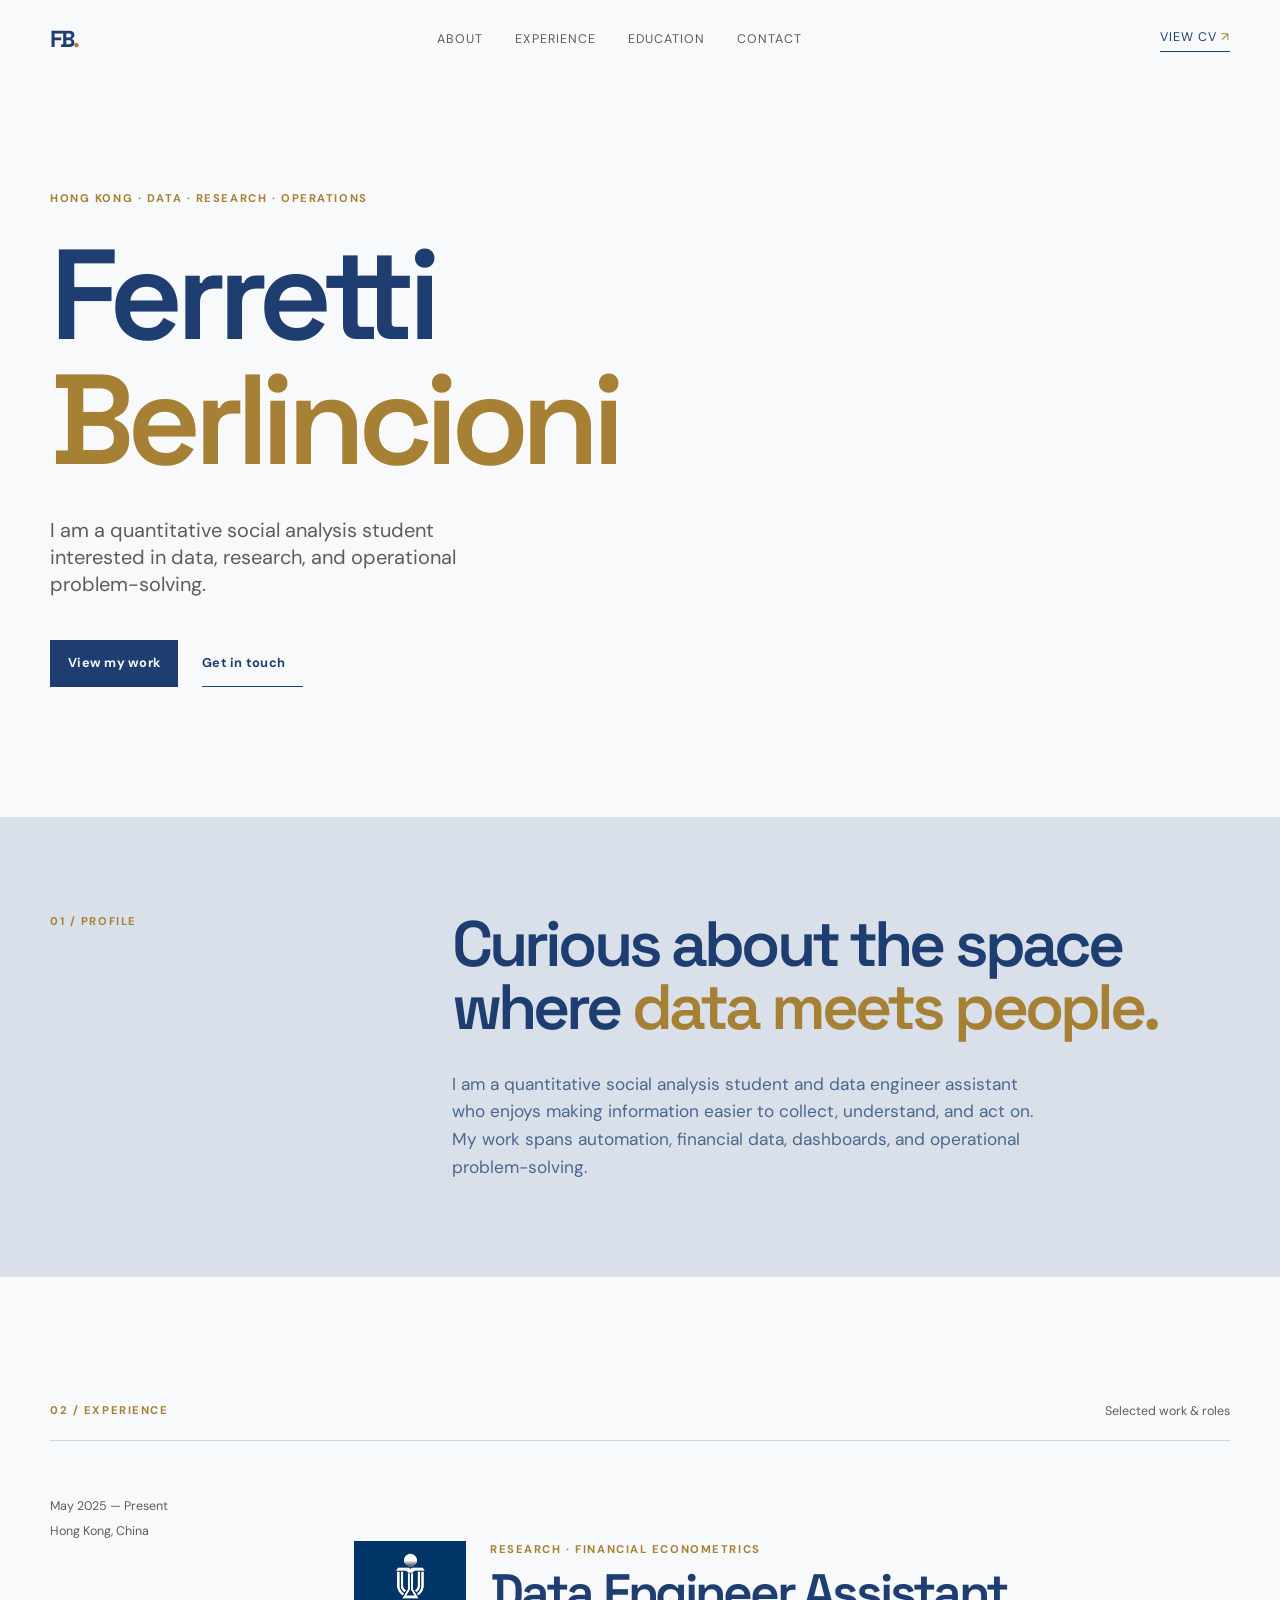
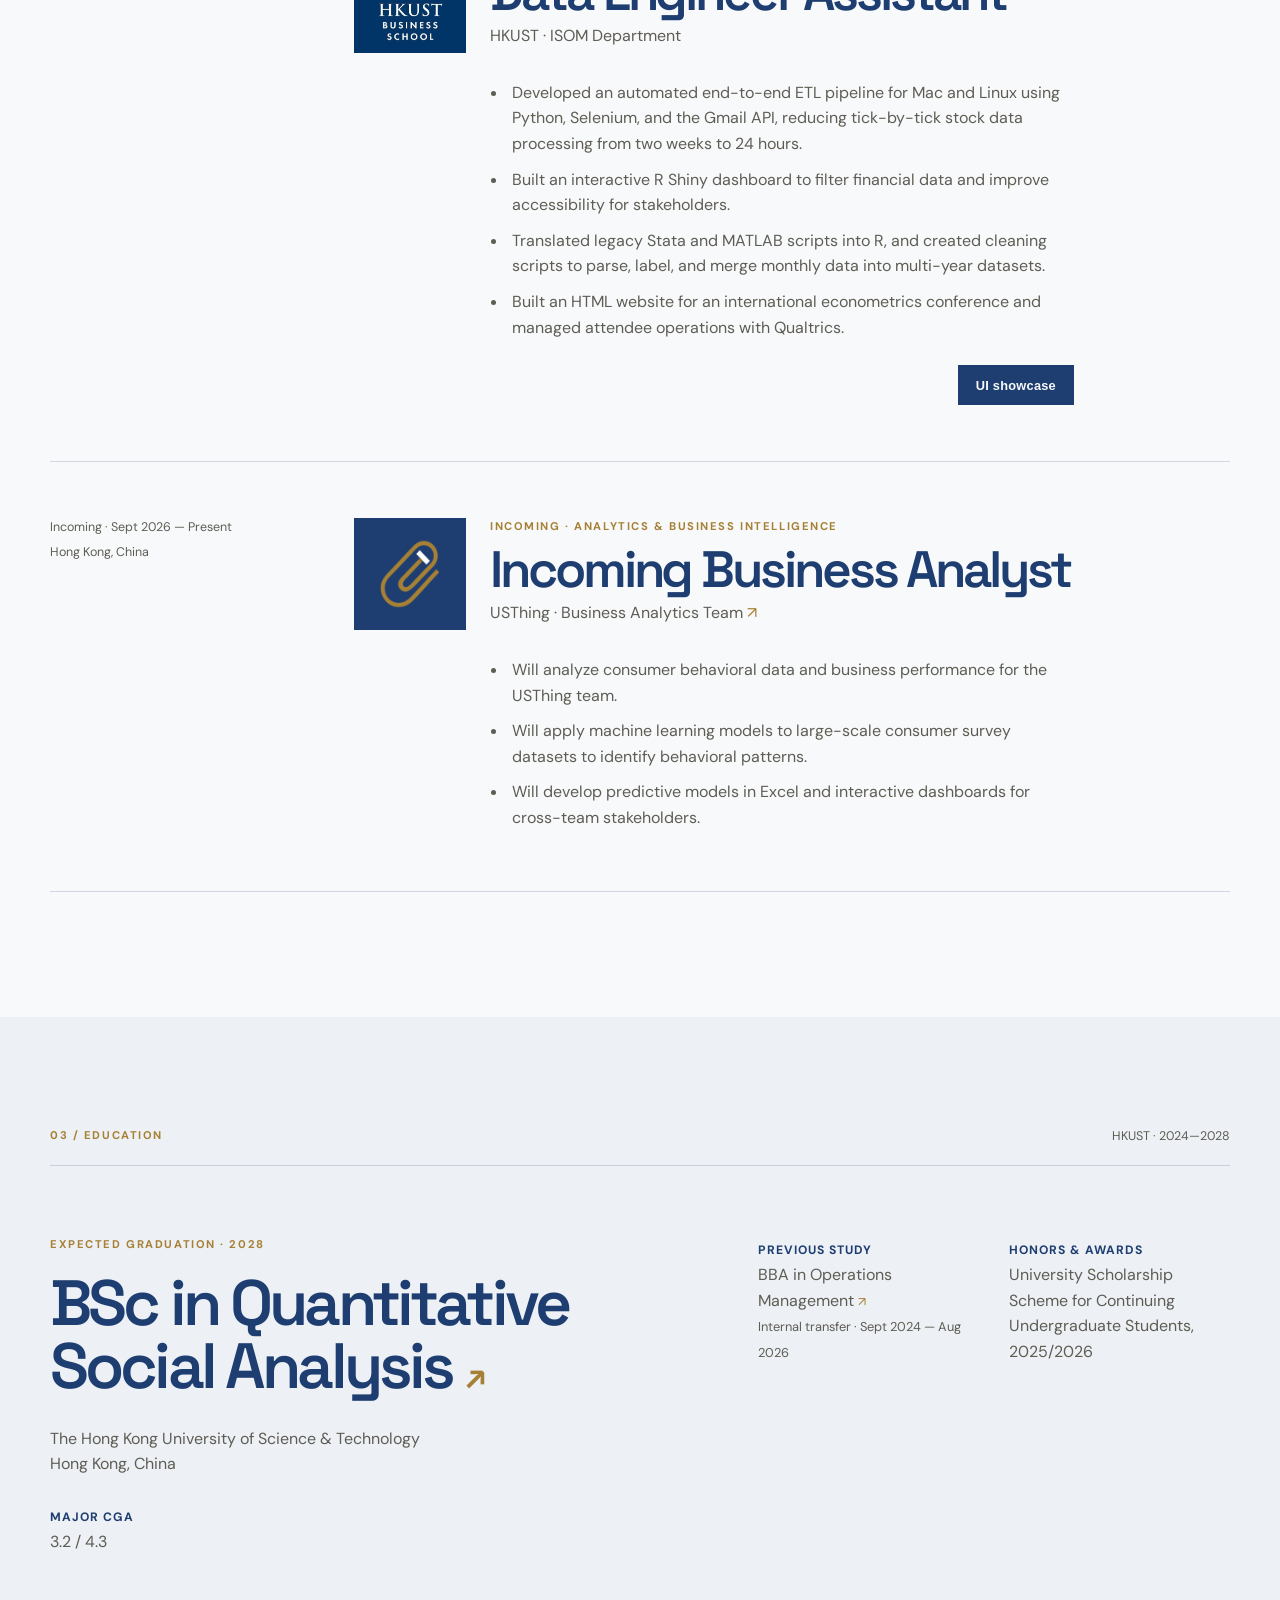
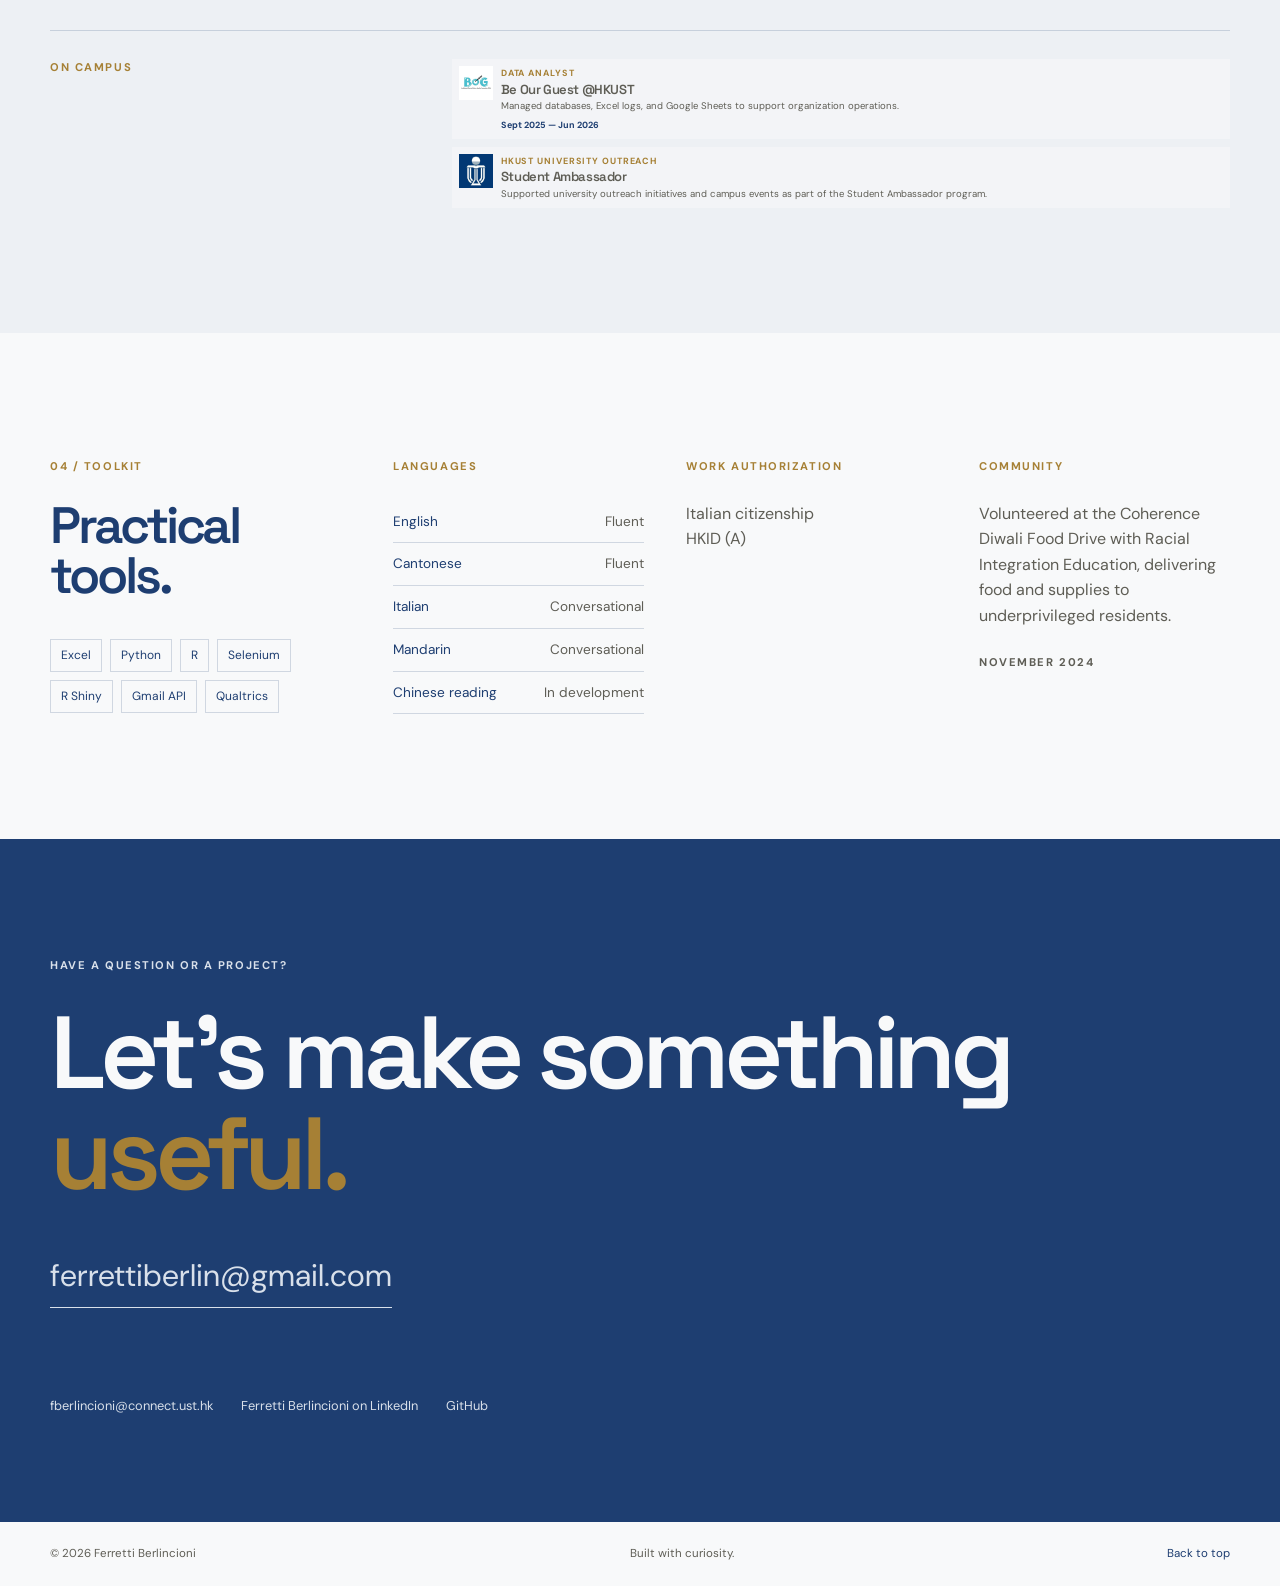
==== commit 39dcfd24: "Refine external link indicators" ====
--- a/index.html
+++ b/index.html
@@ -30,8 +30,8 @@
         <h1>Ferretti<br><em>Berlincioni</em></h1>
         <p class="hero-summary">I am a quantitative social analysis student interested in data, research, and operational problem-solving.</p>
         <div class="hero-actions">
-          <a class="button button-primary" href="#experience">View my work <span aria-hidden="true">↓</span></a>
-          <a class="button button-quiet" href="mailto:fberlincioni@connect.ust.hk">Get in touch <span aria-hidden="true">↗</span></a>
+          <a class="button button-primary" href="#experience">View my work</a>
+          <a class="button button-quiet" href="mailto:fberlincioni@connect.ust.hk">Get in touch</a>
         </div>
       </div>
     </section>
@@ -55,7 +55,7 @@
         <article class="experience-item">
           <div class="experience-meta"><span>May 2025 — Present</span><span>Hong Kong, China</span></div>
           <div class="experience-content">
-            <button class="button demo-open" id="open-demo" type="button" aria-expanded="false" aria-controls="demo-panel"><span class="demo-open-label">UI showcase</span><span aria-hidden="true">→</span></button>
+            <button class="button demo-open" id="open-demo" type="button" aria-expanded="false" aria-controls="demo-panel"><span class="demo-open-label">UI showcase</span></button>
             <div class="experience-track" id="experience-track">
               <div class="experience-detail">
                 <div class="experience-detail-layout">
@@ -205,11 +205,11 @@
       <div class="section-shell contact-inner">
         <p class="eyebrow">Have a question or a project?</p>
         <h2>Let’s make something<br><em>useful.</em></h2>
-        <a class="contact-email" href="mailto:ferrettiberlin@gmail.com">ferrettiberlin@gmail.com <span aria-hidden="true">↗</span></a>
+        <a class="contact-email" href="mailto:ferrettiberlin@gmail.com">ferrettiberlin@gmail.com</a>
         <div class="contact-links">
           <a href="mailto:fberlincioni@connect.ust.hk">fberlincioni@connect.ust.hk</a>
-          <a href="https://www.linkedin.com/in/ferretti-berlincioni/" target="_blank" rel="noreferrer" aria-label="Ferretti Berlincioni LinkedIn Profile">Ferretti Berlincioni on LinkedIn <span aria-hidden="true">↗</span></a>
-          <a href="https://github.com/ferrettiberlin-ops" target="_blank" rel="noreferrer">GitHub <span aria-hidden="true">↗</span></a>
+          <a href="https://www.linkedin.com/in/ferretti-berlincioni/" target="_blank" rel="noreferrer" aria-label="Ferretti Berlincioni LinkedIn Profile">Ferretti Berlincioni on LinkedIn</a>
+          <a href="https://github.com/ferrettiberlin-ops" target="_blank" rel="noreferrer">GitHub</a>
         </div>
       </div>
     </section>
@@ -218,7 +218,7 @@
   <footer class="site-footer section-shell">
     <span>© 2026 Ferretti Berlincioni</span>
     <span>Built with curiosity.</span>
-    <a href="#top">Back to top ↑</a>
+    <a href="#top">Back to top</a>
   </footer>
   <script src="script.js"></script>
 </body>
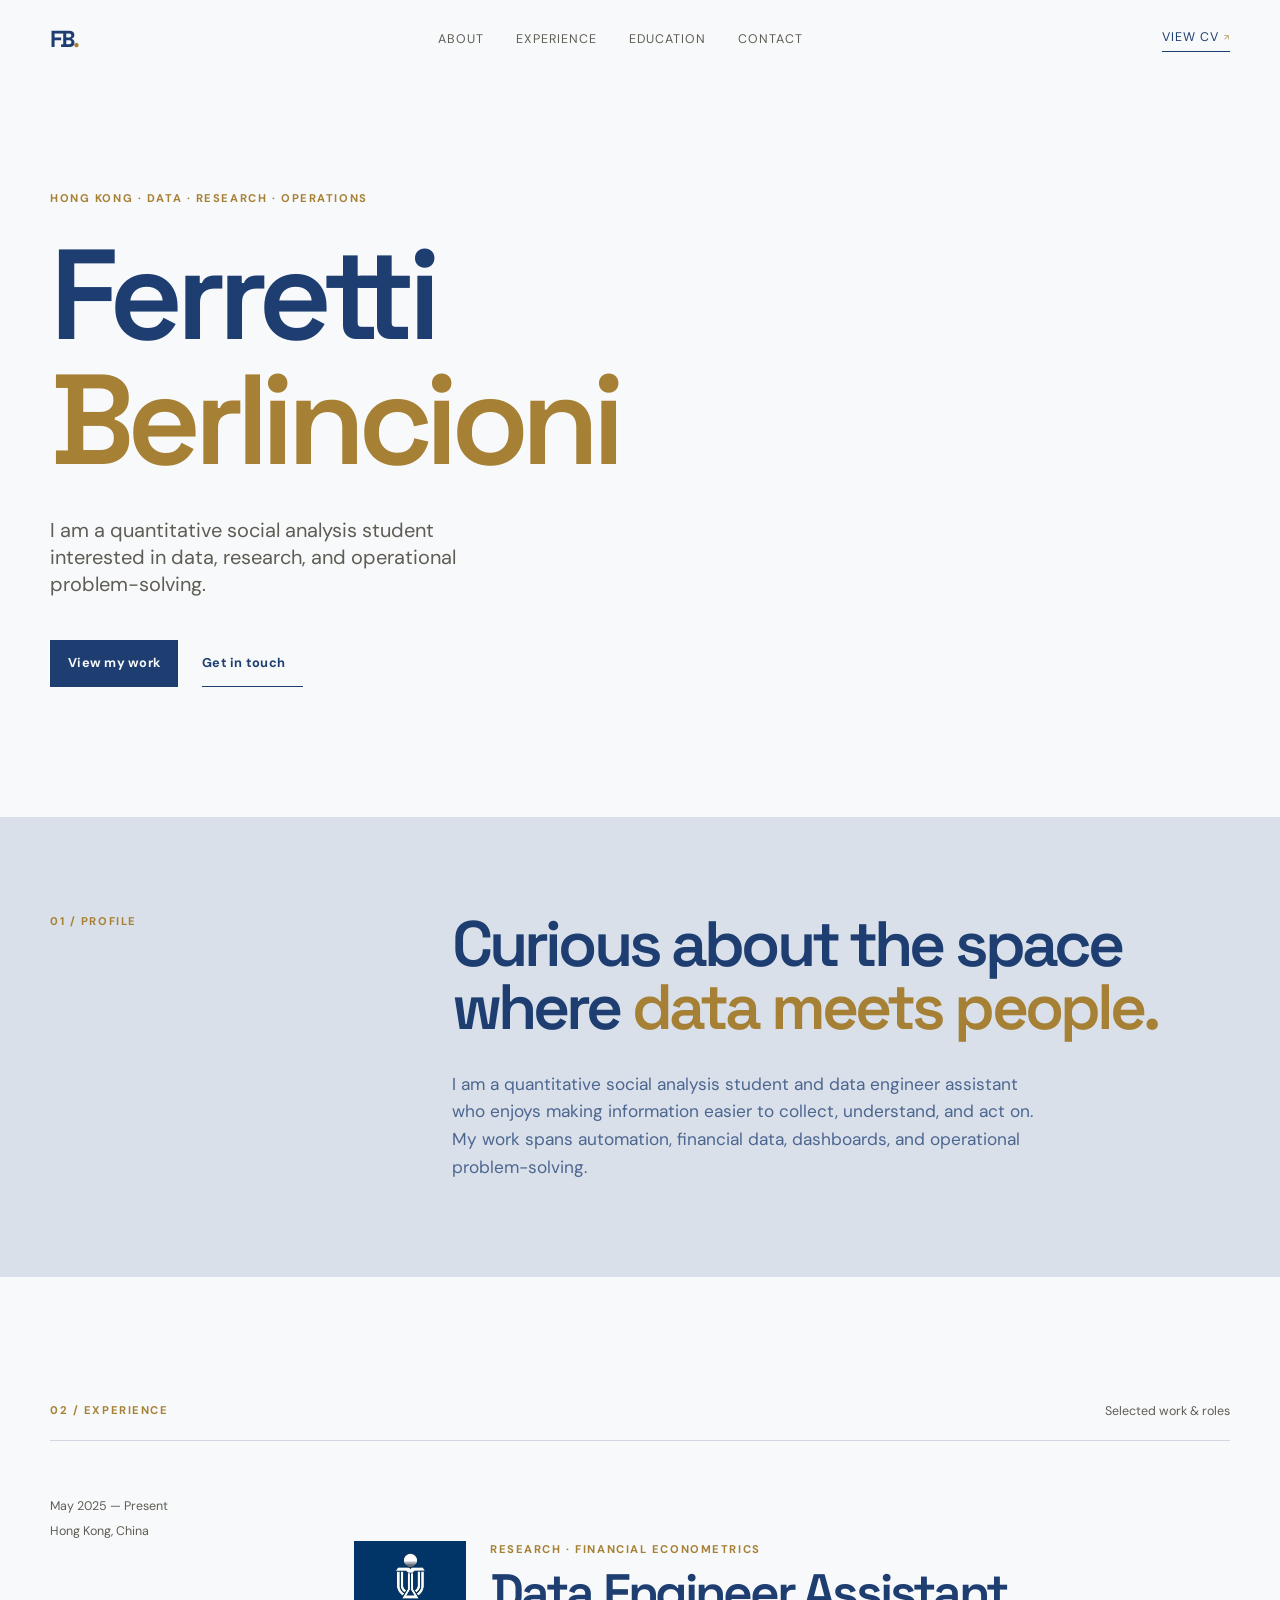
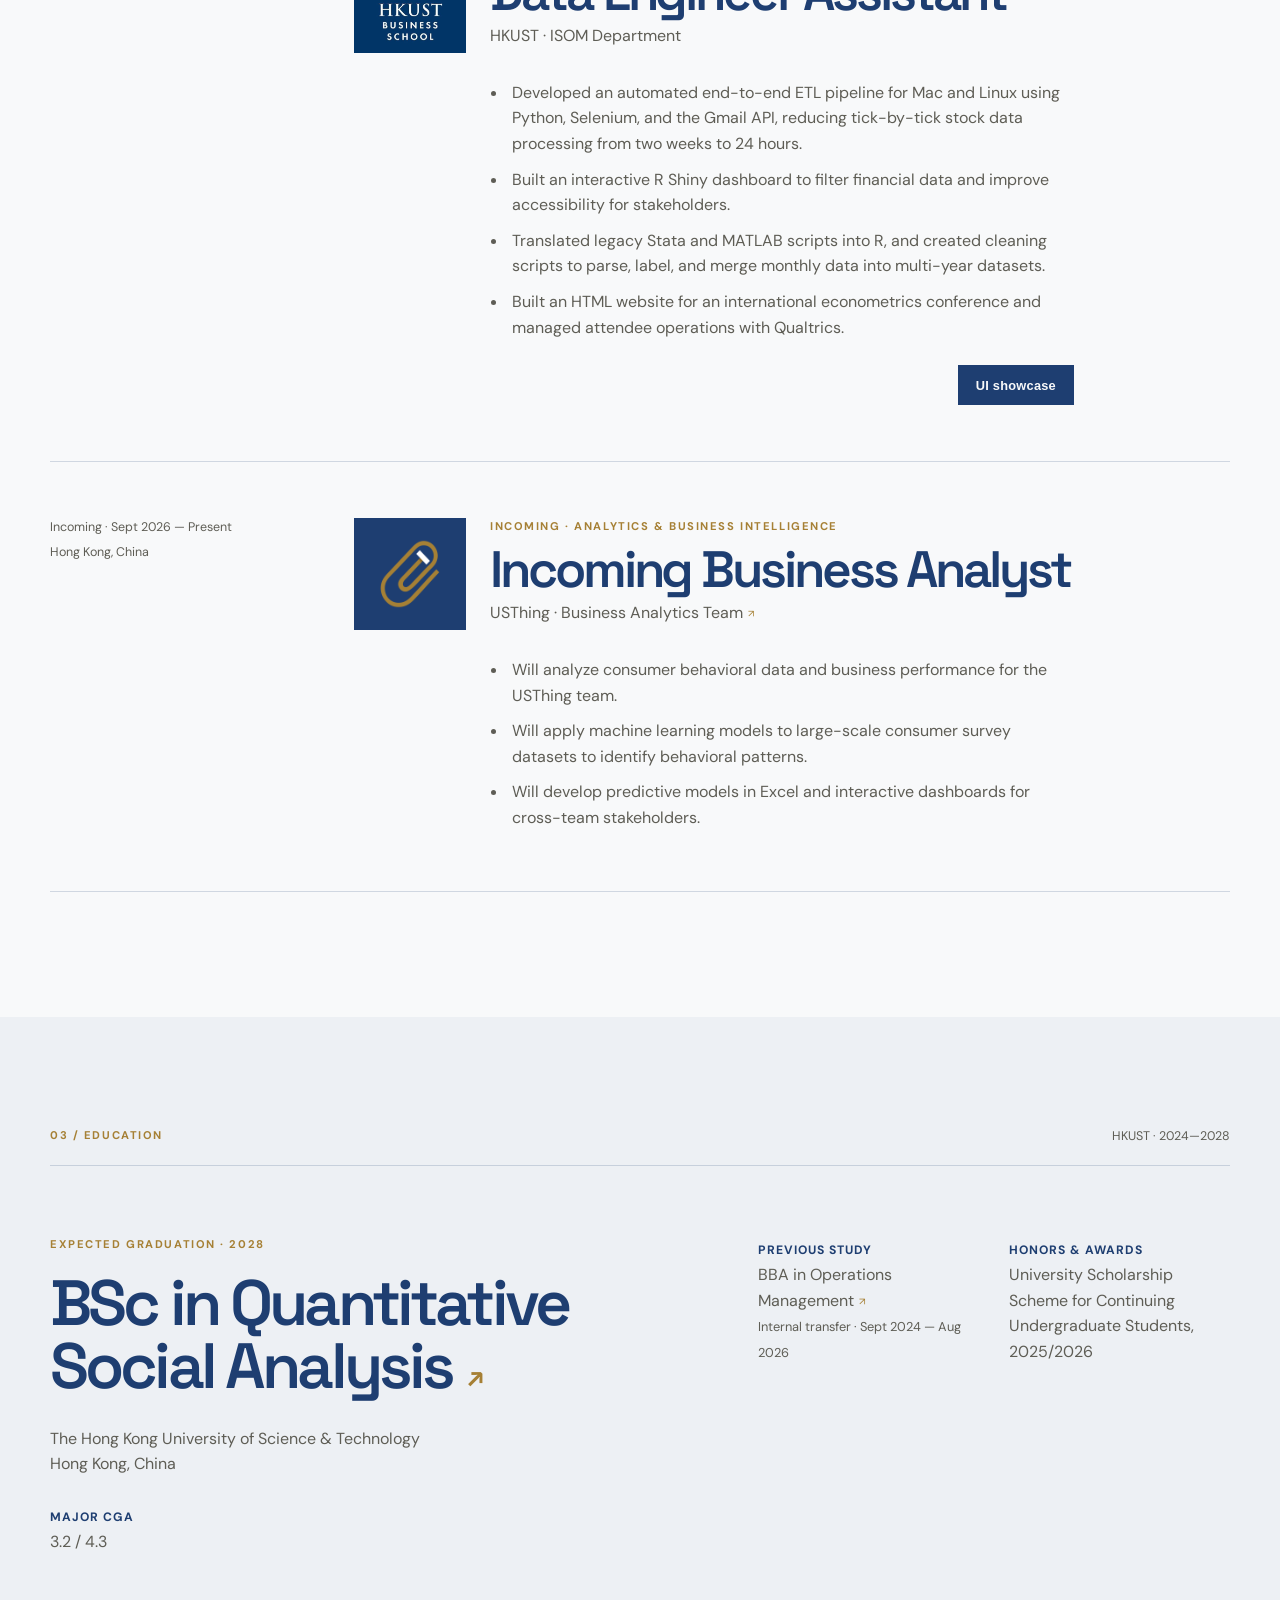
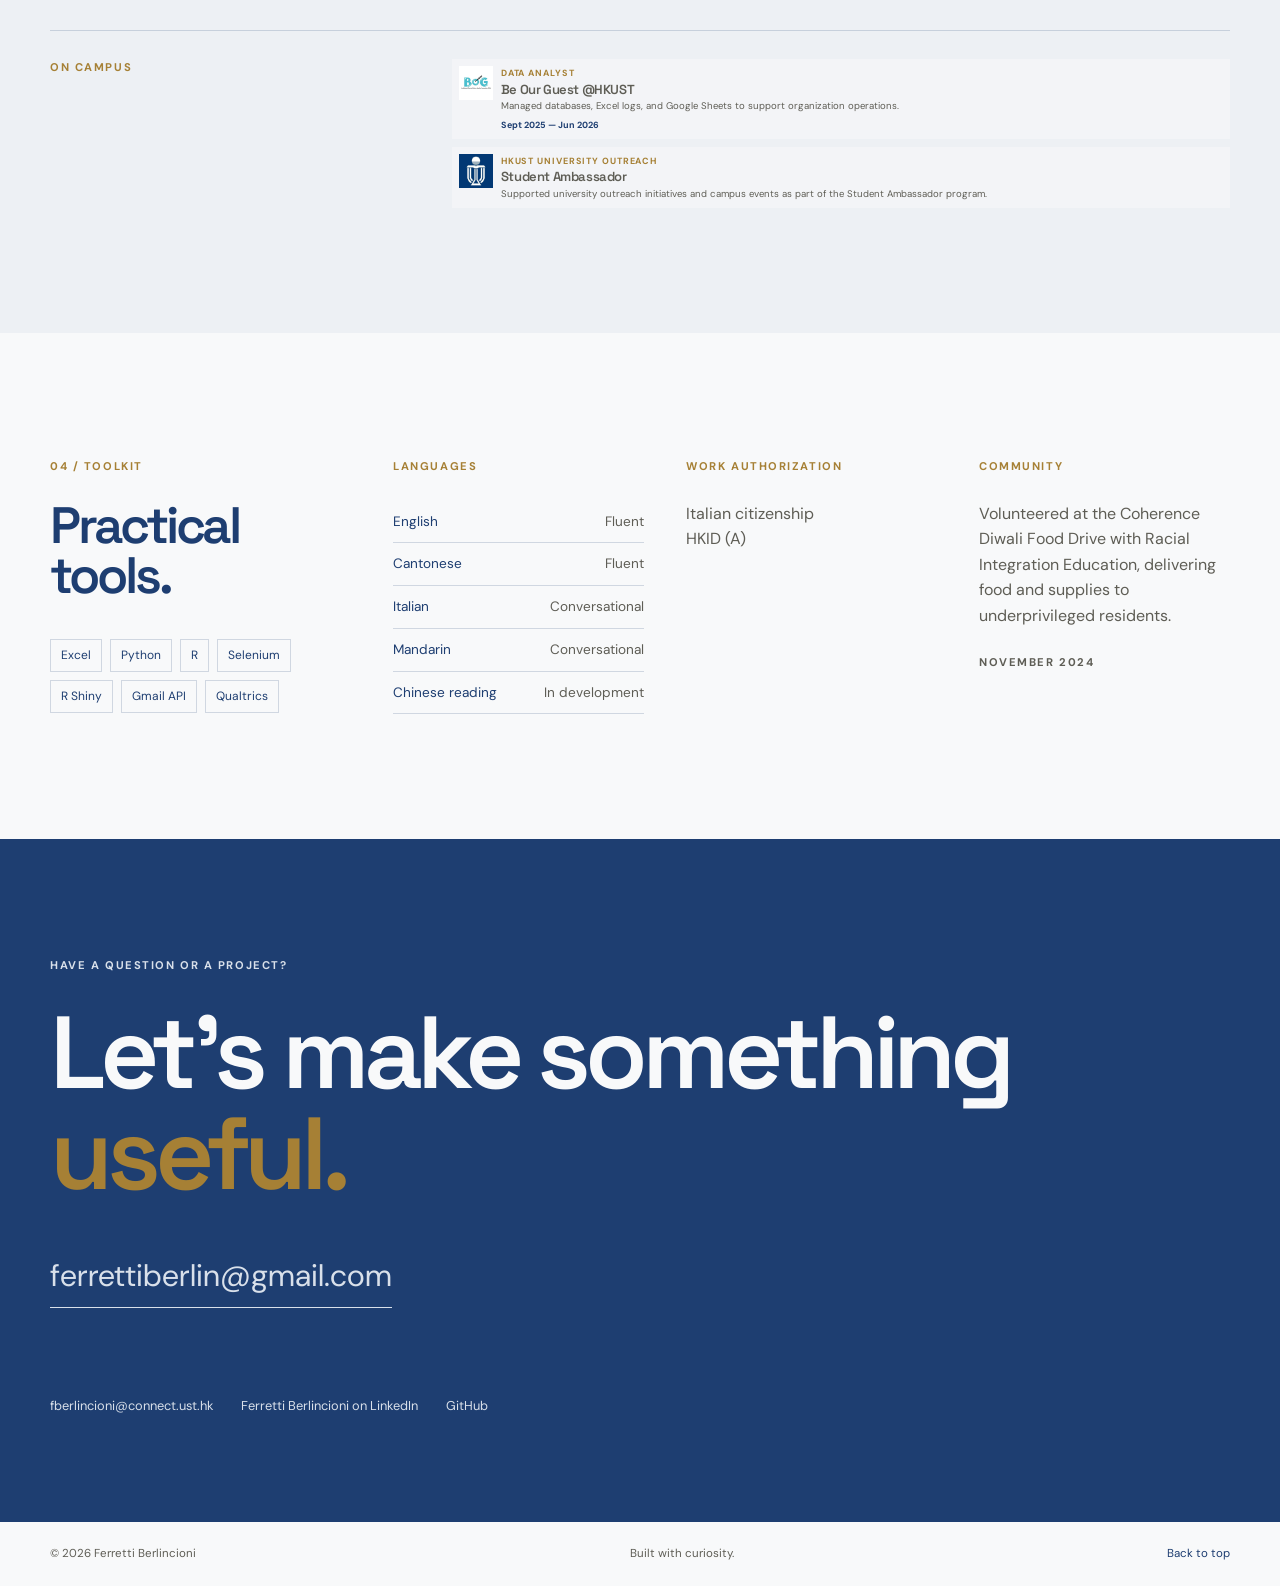
==== commit 7244e99b: "Polish link arrows and mobile demo" ====
--- a/index.html
+++ b/index.html
@@ -20,7 +20,7 @@
       <a href="#education">Education</a>
       <a href="#contact">Contact</a>
     </nav>
-    <a class="header-link" href="ferretti_berlincioni_CV.pdf" target="_blank" rel="noreferrer">View CV <span aria-hidden="true">↗</span></a>
+    <a class="header-link" href="ferretti_berlincioni_CV.pdf" target="_blank" rel="noreferrer">View CV <span aria-hidden="true">↗︎</span></a>
   </header>
 
   <main id="top">
@@ -118,7 +118,7 @@
               <div>
                 <p class="role-type">Incoming · Analytics &amp; Business Intelligence</p>
                 <h3>Incoming Business Analyst</h3>
-                <a class="company company-link" href="https://usthing.xyz" target="_blank" rel="noreferrer">USThing · Business Analytics Team <span aria-hidden="true">↗</span></a>
+                <a class="company company-link" href="https://usthing.xyz" target="_blank" rel="noreferrer">USThing · Business Analytics Team <span aria-hidden="true">↗︎</span></a>
                 <ul>
                   <li>Will analyze consumer behavioral data and business performance for the USThing team.</li>
                   <li>Will apply machine learning models to large-scale consumer survey datasets to identify behavioral patterns.</li>
@@ -140,12 +140,12 @@
         <div class="education-grid">
           <div>
             <p class="degree-year">Expected graduation · 2028</p>
-            <h2><a class="education-link" href="https://join.hkust.edu.hk/our-programs/school-of-humanities-and-social-science/quantitative-social-analysis" target="_blank" rel="noreferrer">BSc in Quantitative<br>Social Analysis <span aria-hidden="true">↗</span></a></h2>
+            <h2><a class="education-link" href="https://join.hkust.edu.hk/our-programs/school-of-humanities-and-social-science/quantitative-social-analysis" target="_blank" rel="noreferrer">BSc in Quantitative<br>Social Analysis <span aria-hidden="true">↗︎</span></a></h2>
             <p class="school">The Hong Kong University of Science &amp; Technology<br>Hong Kong, China</p>
             <p class="major-cga"><strong>Major CGA</strong><br>3.2 / 4.3</p>
           </div>
           <div class="education-details">
-            <p><strong>Previous study</strong><br><a class="education-link" href="https://join.hkust.edu.hk/our-programs/school-of-business-and-management/operations-management" target="_blank" rel="noreferrer">BBA in Operations Management <span aria-hidden="true">↗</span></a><br><span>Internal transfer · Sept 2024 — Aug 2026</span></p>
+            <p><strong>Previous study</strong><br><a class="education-link" href="https://join.hkust.edu.hk/our-programs/school-of-business-and-management/operations-management" target="_blank" rel="noreferrer">BBA in Operations Management <span aria-hidden="true">↗︎</span></a><br><span>Internal transfer · Sept 2024 — Aug 2026</span></p>
             <p><strong class="honors-label">Honors &amp; awards</strong><br>University Scholarship Scheme for Continuing Undergraduate Students, 2025/2026</p>
           </div>
         </div>
--- a/styles.css
+++ b/styles.css
@@ -49,6 +49,7 @@
 .button-primary:hover { background: var(--blue); }
 .button-quiet { border-bottom: 1px solid var(--ink); padding-left: 0; }
 .button span[aria-hidden="true"], .header-link span[aria-hidden="true"], .contact-email span[aria-hidden="true"], .company-link span, .education-link span { color: var(--blue); }
+.header-link span[aria-hidden="true"], .company-link span, .education-link span { display: inline-block; font-size: 0.78em; transform: scale(0.8); transform-origin: center; }
 .hero-aside { align-self: end; padding-bottom: 20px; color: var(--muted); }
 .status-mark { display: flex; align-items: center; gap: 9px; color: var(--ink); font-size: 0.74rem; font-weight: 700; text-transform: uppercase; letter-spacing: 0.1em; }
 .status-mark span { display: block; width: 8px; height: 8px; background: var(--blue); border-radius: 50%; }
@@ -218,6 +219,7 @@
   .campus-grid { grid-template-columns: 1fr; }
   .demo-slide { padding-left: 12px; }
   .demo-panel { padding: 22px 18px; }
+  .processing-demo-image { width: 100%; max-width: none; margin: -12px 0 0; }
   .experience-content { display: flex; flex-direction: column; overflow: clip; }
   .experience-track { order: 1; }
   .demo-open, .experience-content.is-demo .demo-open { position: relative; top: auto; right: auto; left: auto; align-self: flex-end; order: 2; margin-top: 20px; }
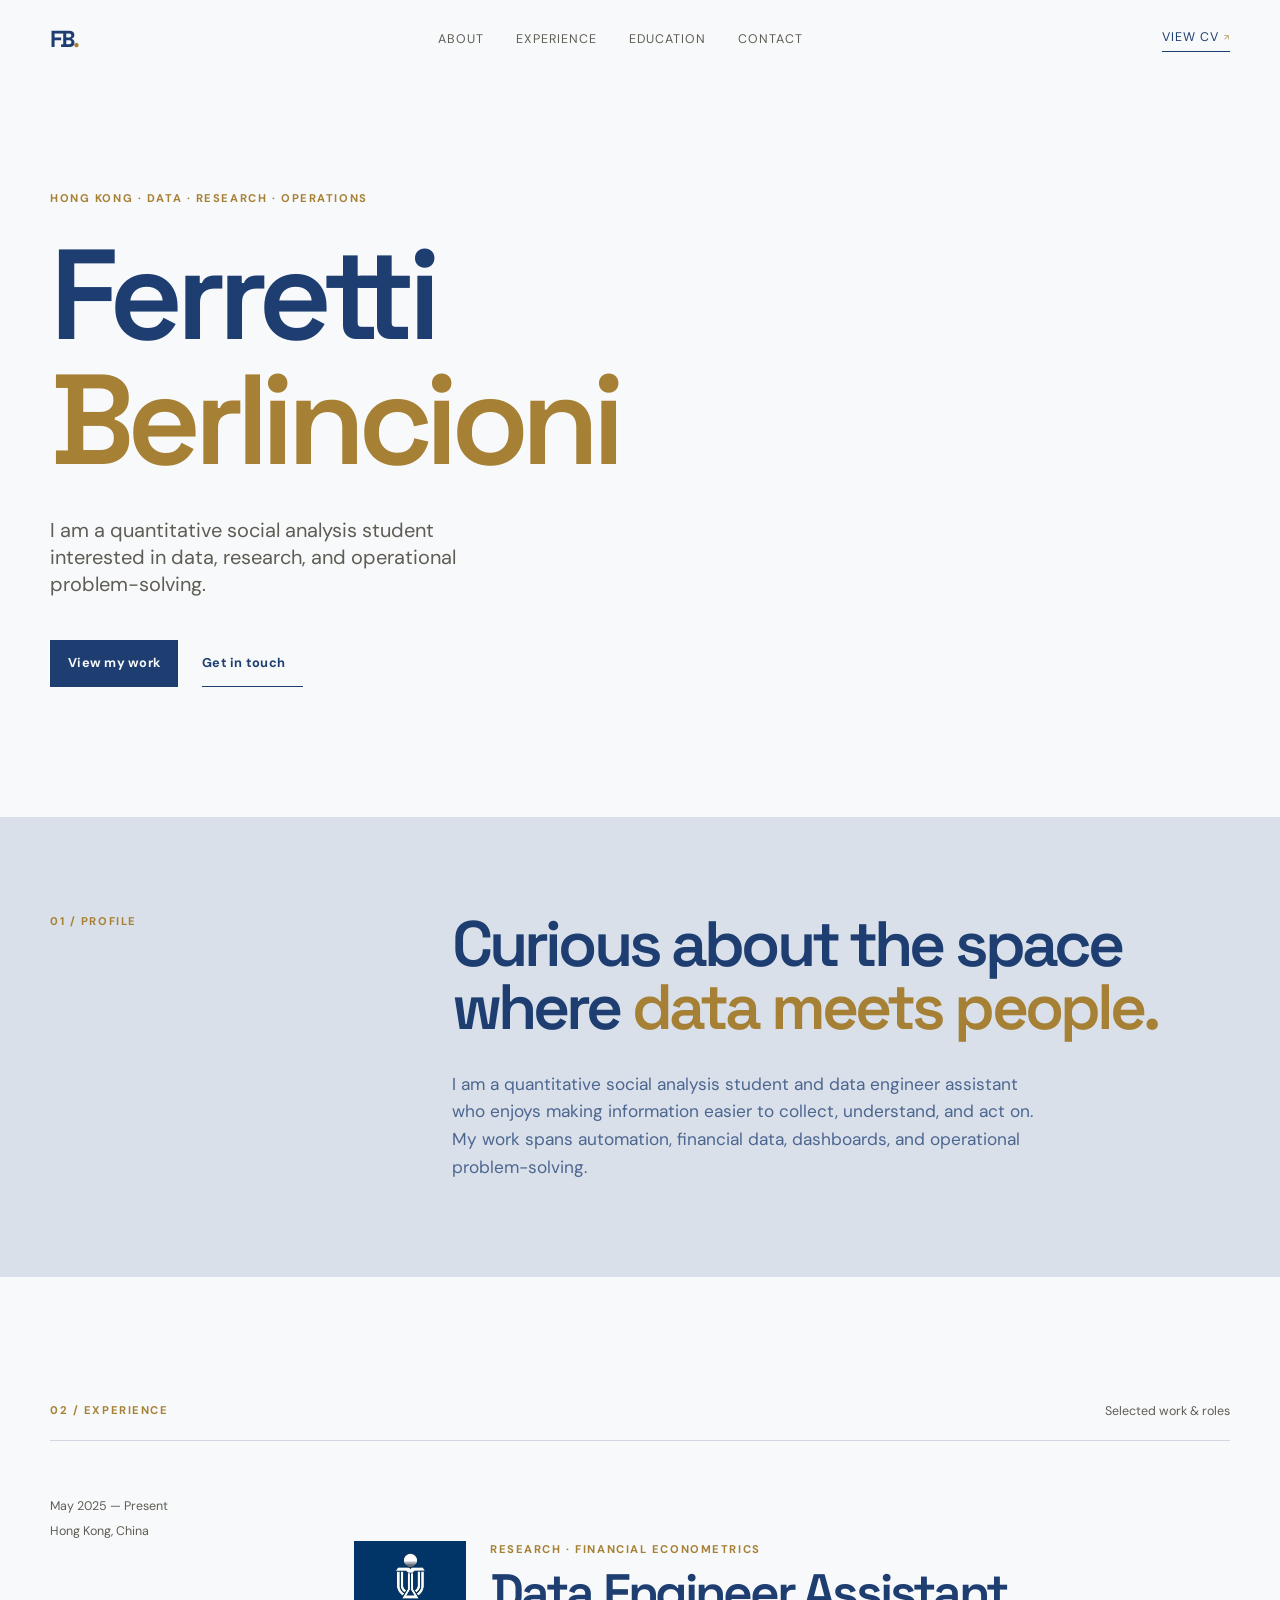
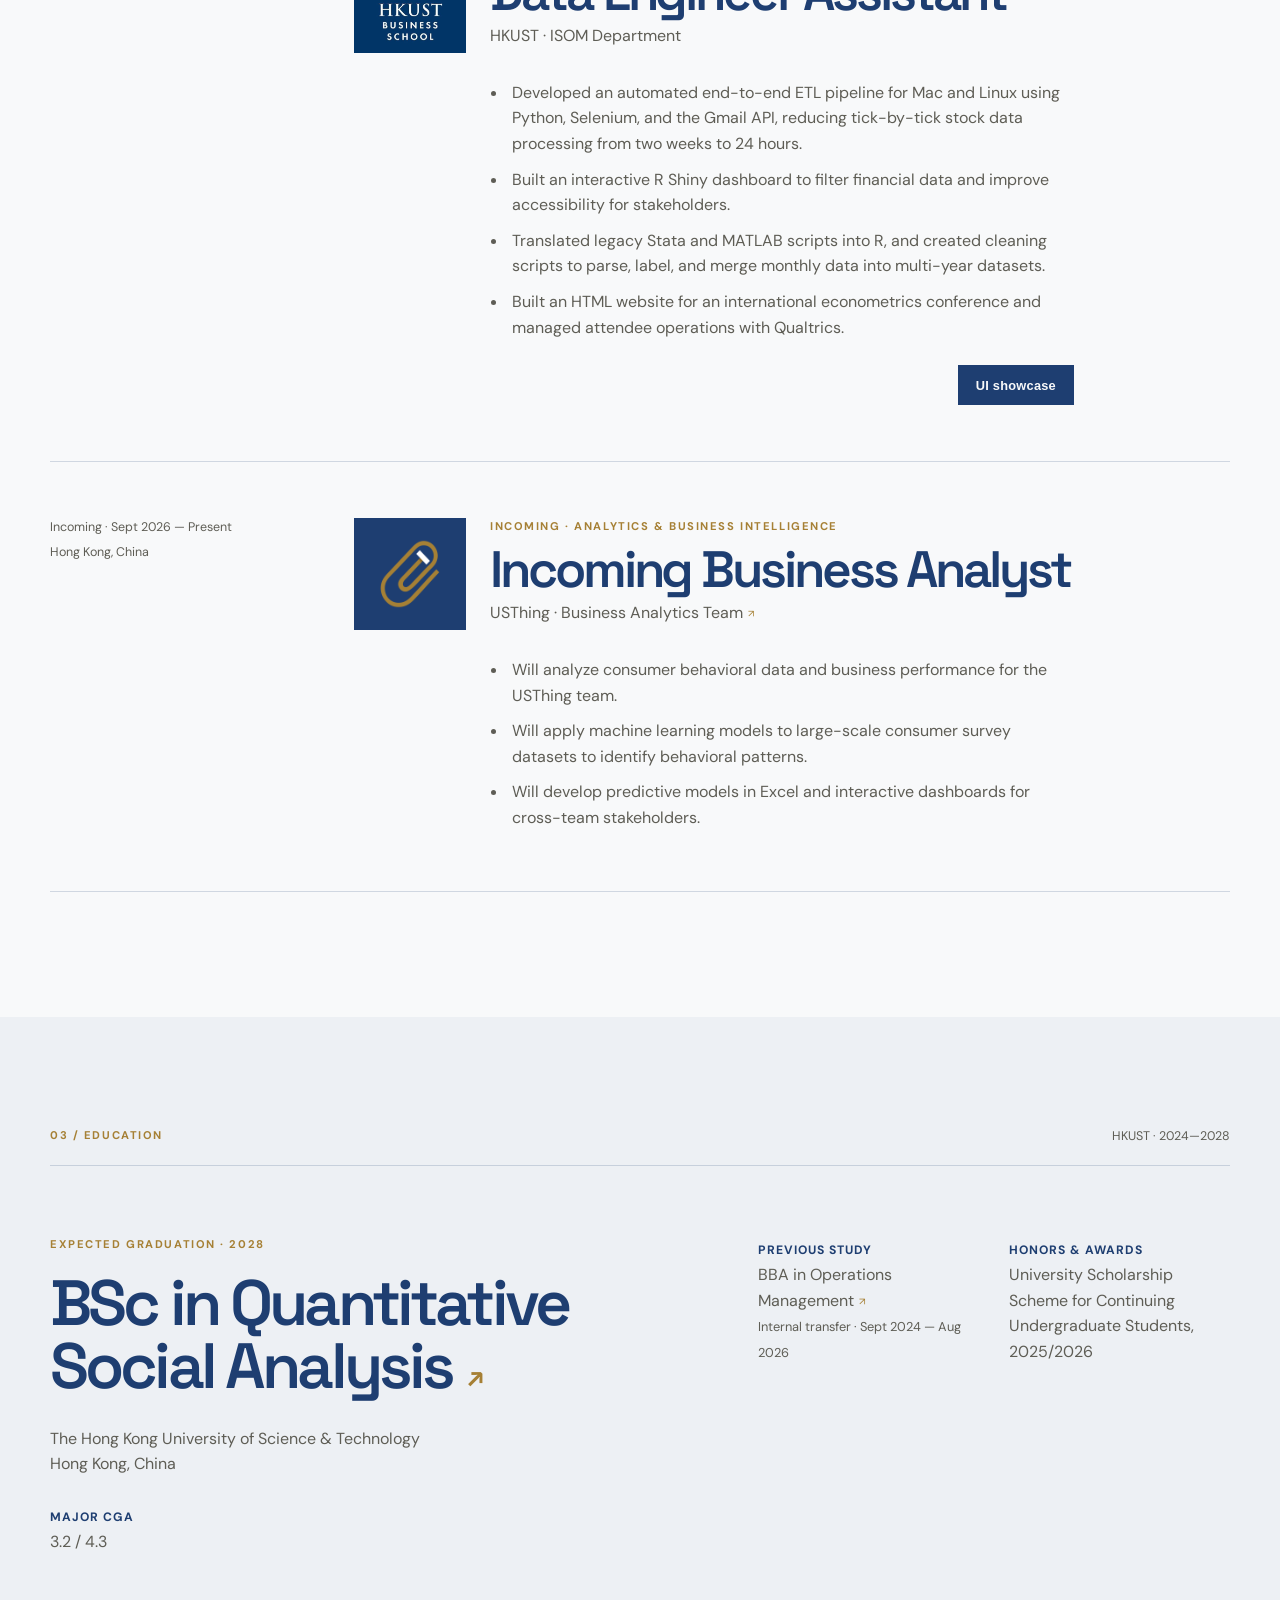
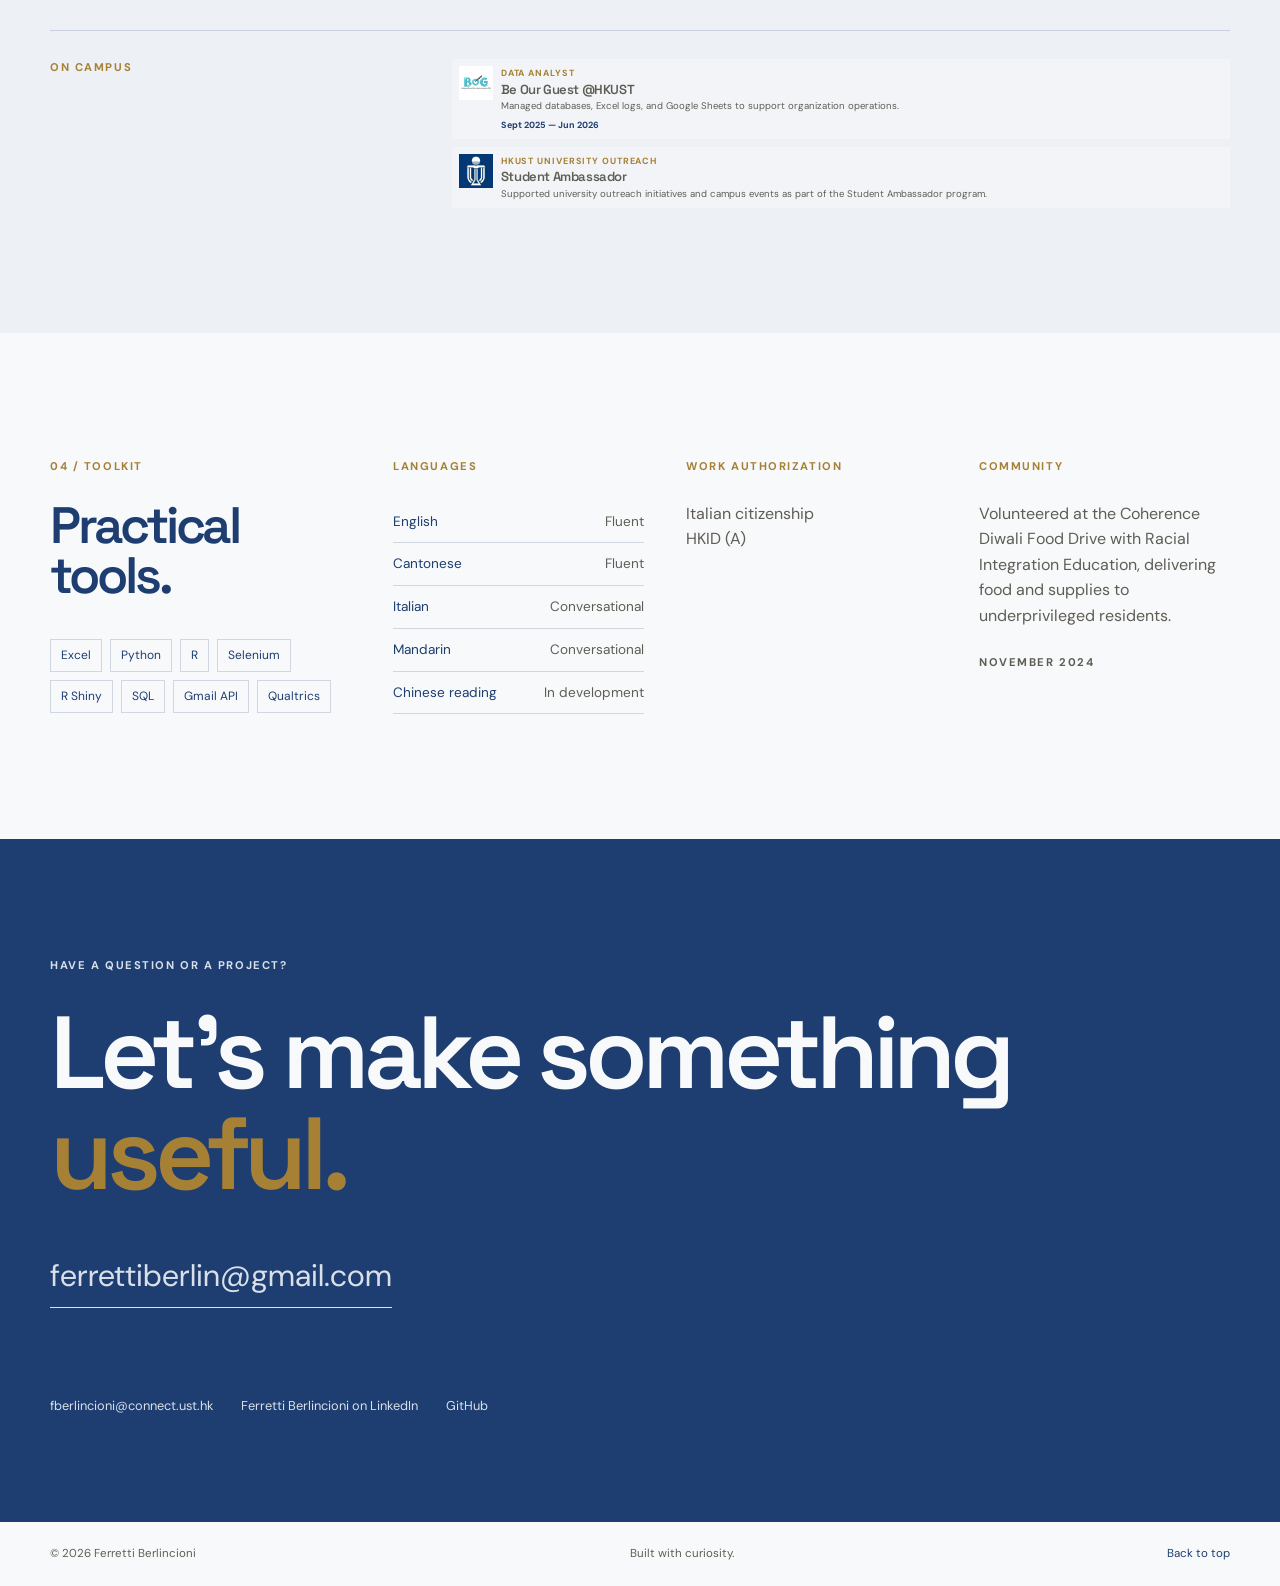
==== commit 1987db98: "Add SQL to skill tags in index.html" ====
--- a/index.html
+++ b/index.html
@@ -178,7 +178,7 @@
       <div class="detail-column">
         <p class="section-label">04 / Toolkit</p>
         <h2>Practical tools.</h2>
-        <div class="skill-tags"><span>Excel</span><span>Python</span><span>R</span><span>Selenium</span><span>R Shiny</span><span>Gmail API</span><span>Qualtrics</span></div>
+        <div class="skill-tags"><span>Excel</span><span>Python</span><span>R</span><span>Selenium</span><span>R Shiny</span><span>SQL</span><span>Gmail API</span><span>Qualtrics</span></div>
       </div>
       <div class="detail-column">
         <p class="section-label">Languages</p>
--- a/styles.css
+++ b/styles.css
@@ -68,7 +68,7 @@
 .experience-item { display: grid; grid-template-columns: clamp(180px, 20vw, 260px) minmax(0, 720px); gap: 48px; padding: 56px 0; border-bottom: 1px solid var(--line); }
 .experience-meta { display: flex; flex-direction: column; gap: 5px; color: var(--muted); font-size: 0.78rem; }
 .experience-content { position: relative; max-width: 720px; overflow: hidden; }
-.experience-track { display: flex; width: 200%; transition: transform 620ms cubic-bezier(0.22, 1, 0.36, 1); }
+.experience-track { display: flex; width: 200%; transition: transform 620ms cubic-bezier(0.22, 1, 0.36, 1), height 620ms cubic-bezier(0.22, 1, 0.36, 1); }
 .experience-track.is-demo { transform: translateX(-50%); }
 .experience-detail, .demo-slide { flex: 0 0 50%; min-width: 0; padding-top: 44px; transition: opacity 420ms ease, transform 620ms cubic-bezier(0.22, 1, 0.36, 1); }
 .experience-detail { padding-bottom: 60px; }
@@ -221,7 +221,8 @@
   .demo-panel { padding: 22px 18px; }
   .processing-demo-image { width: 100%; max-width: none; margin: -12px 0 0; }
   .experience-content { display: flex; flex-direction: column; overflow: clip; }
-  .experience-track { order: 1; }
+  .experience-track { order: 1; overflow: hidden; }
+  .experience-track.is-demo { height: calc(82vw + 4px); }
   .demo-open, .experience-content.is-demo .demo-open { position: relative; top: auto; right: auto; left: auto; align-self: flex-end; order: 2; margin-top: 20px; }
   .shiny-body { grid-template-columns: 1fr; }
   .shiny-sidebar { display: grid; grid-template-columns: repeat(3, 1fr); gap: 8px; align-items: end; }
@@ -237,7 +238,7 @@
   .shiny-workspace .shiny-sidebar { border-right: 0; border-bottom: 1px solid #ddd; }
   .content-section, .details-section { padding: 78px 0; }
   .section-heading { gap: 20px; }
-  .experience-item { padding: 40px 0; }
+  .experience-item { padding: 40px 0 16px; }
   .experience-content h3 { font-size: 2.45rem; }
   .education-grid { padding: 48px 0 55px; }
   .education-details { gap: 24px; }
